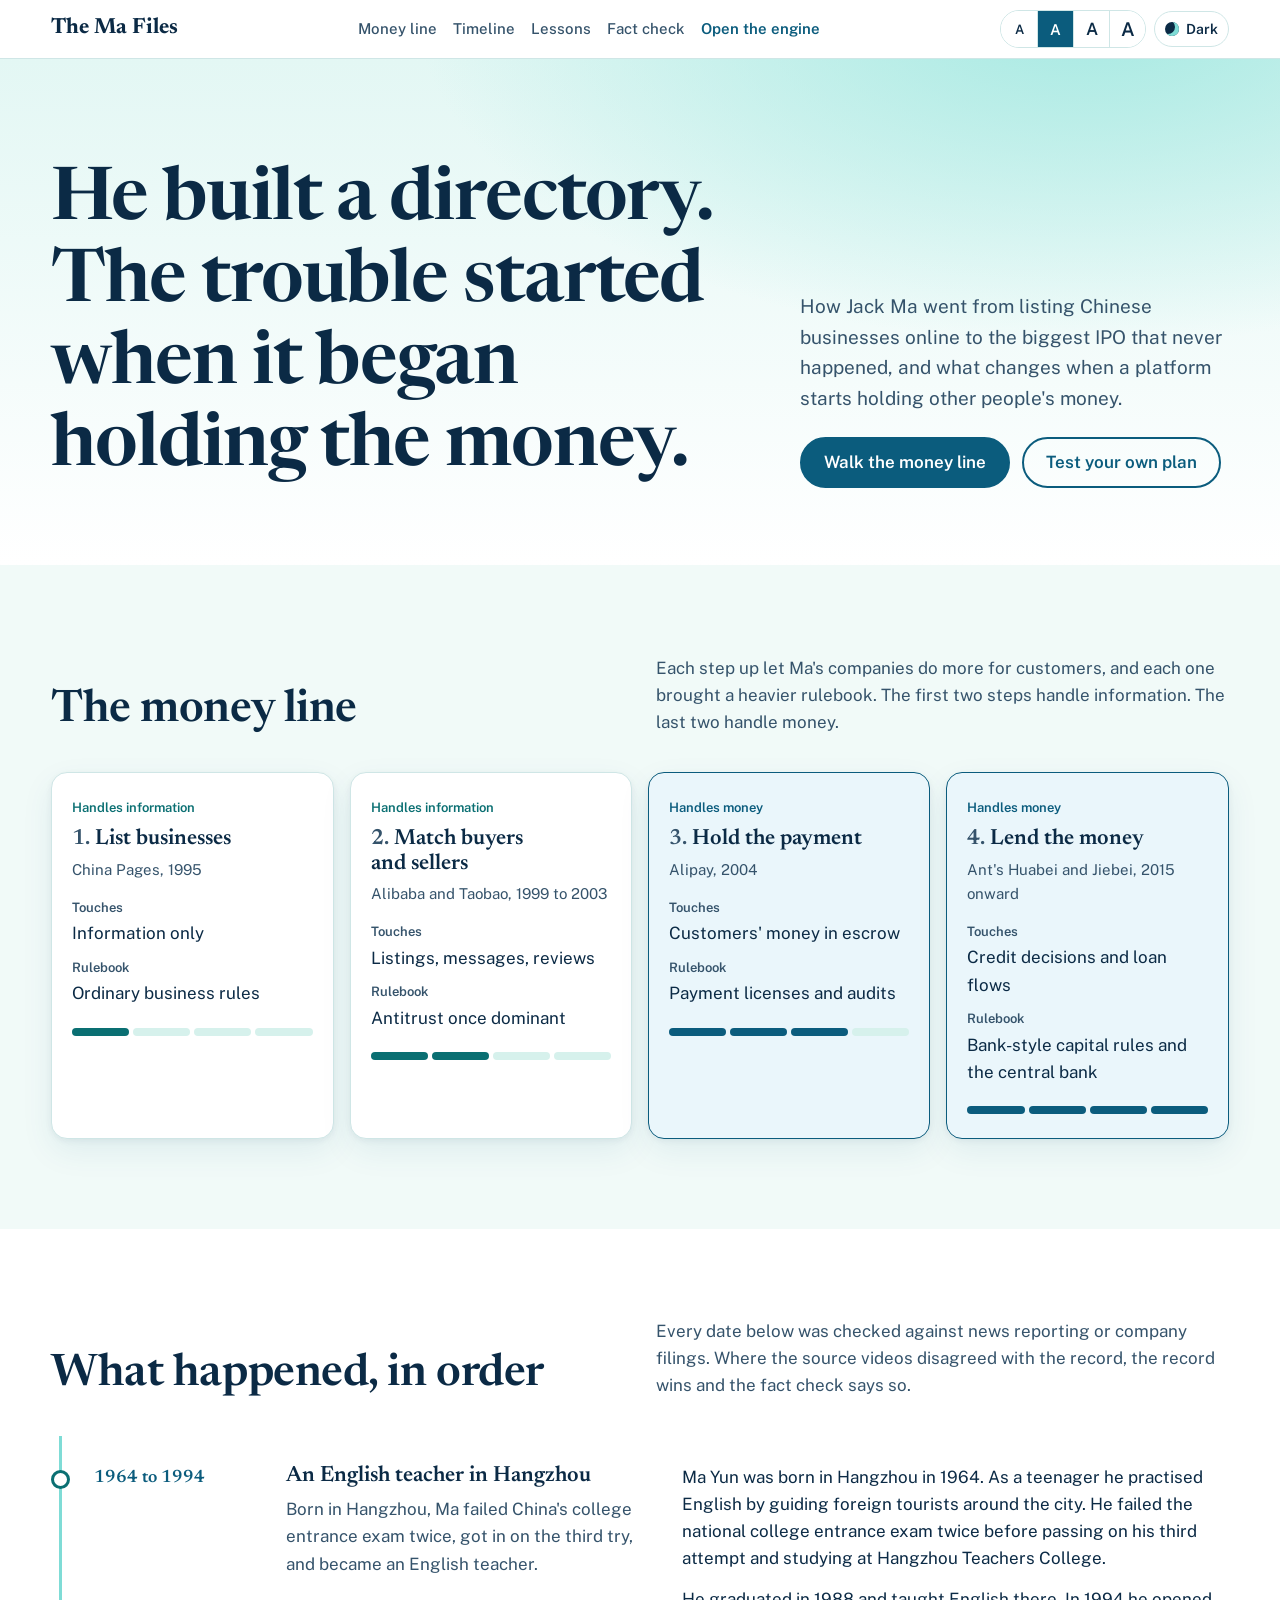
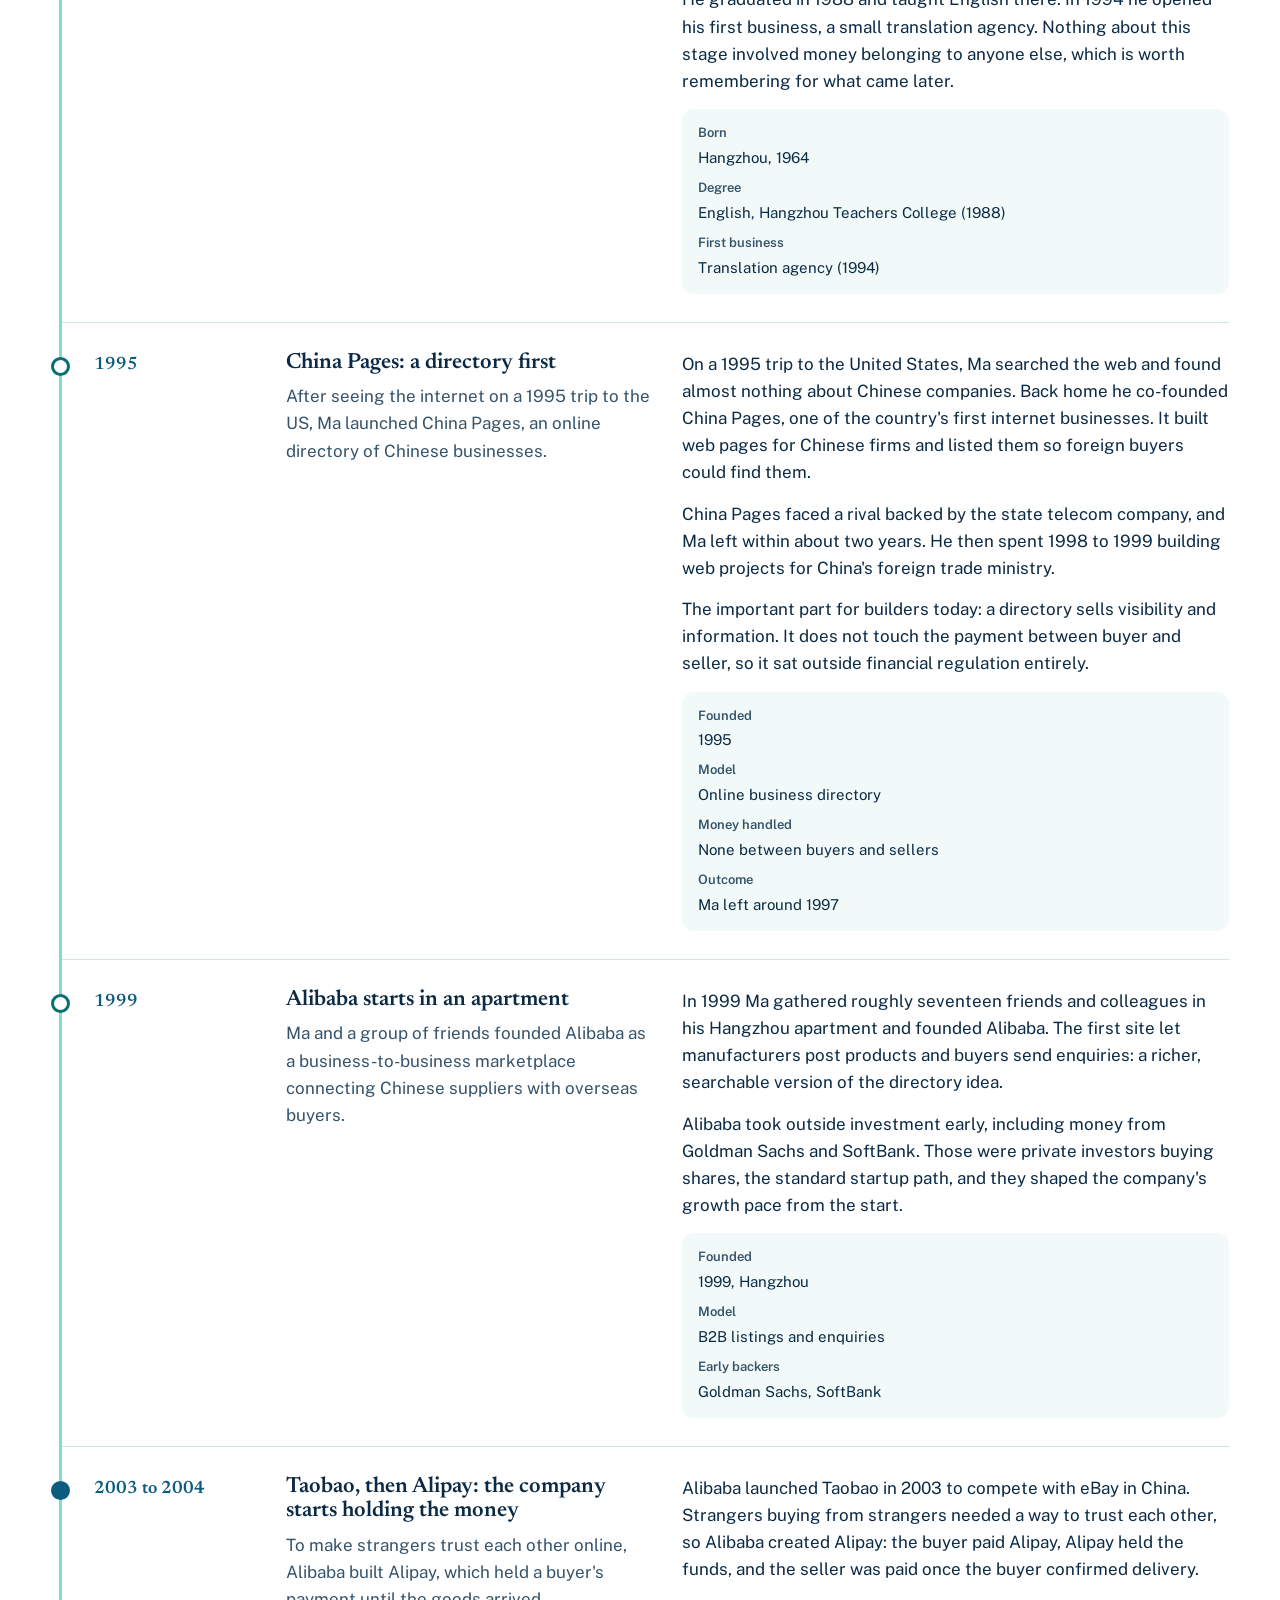
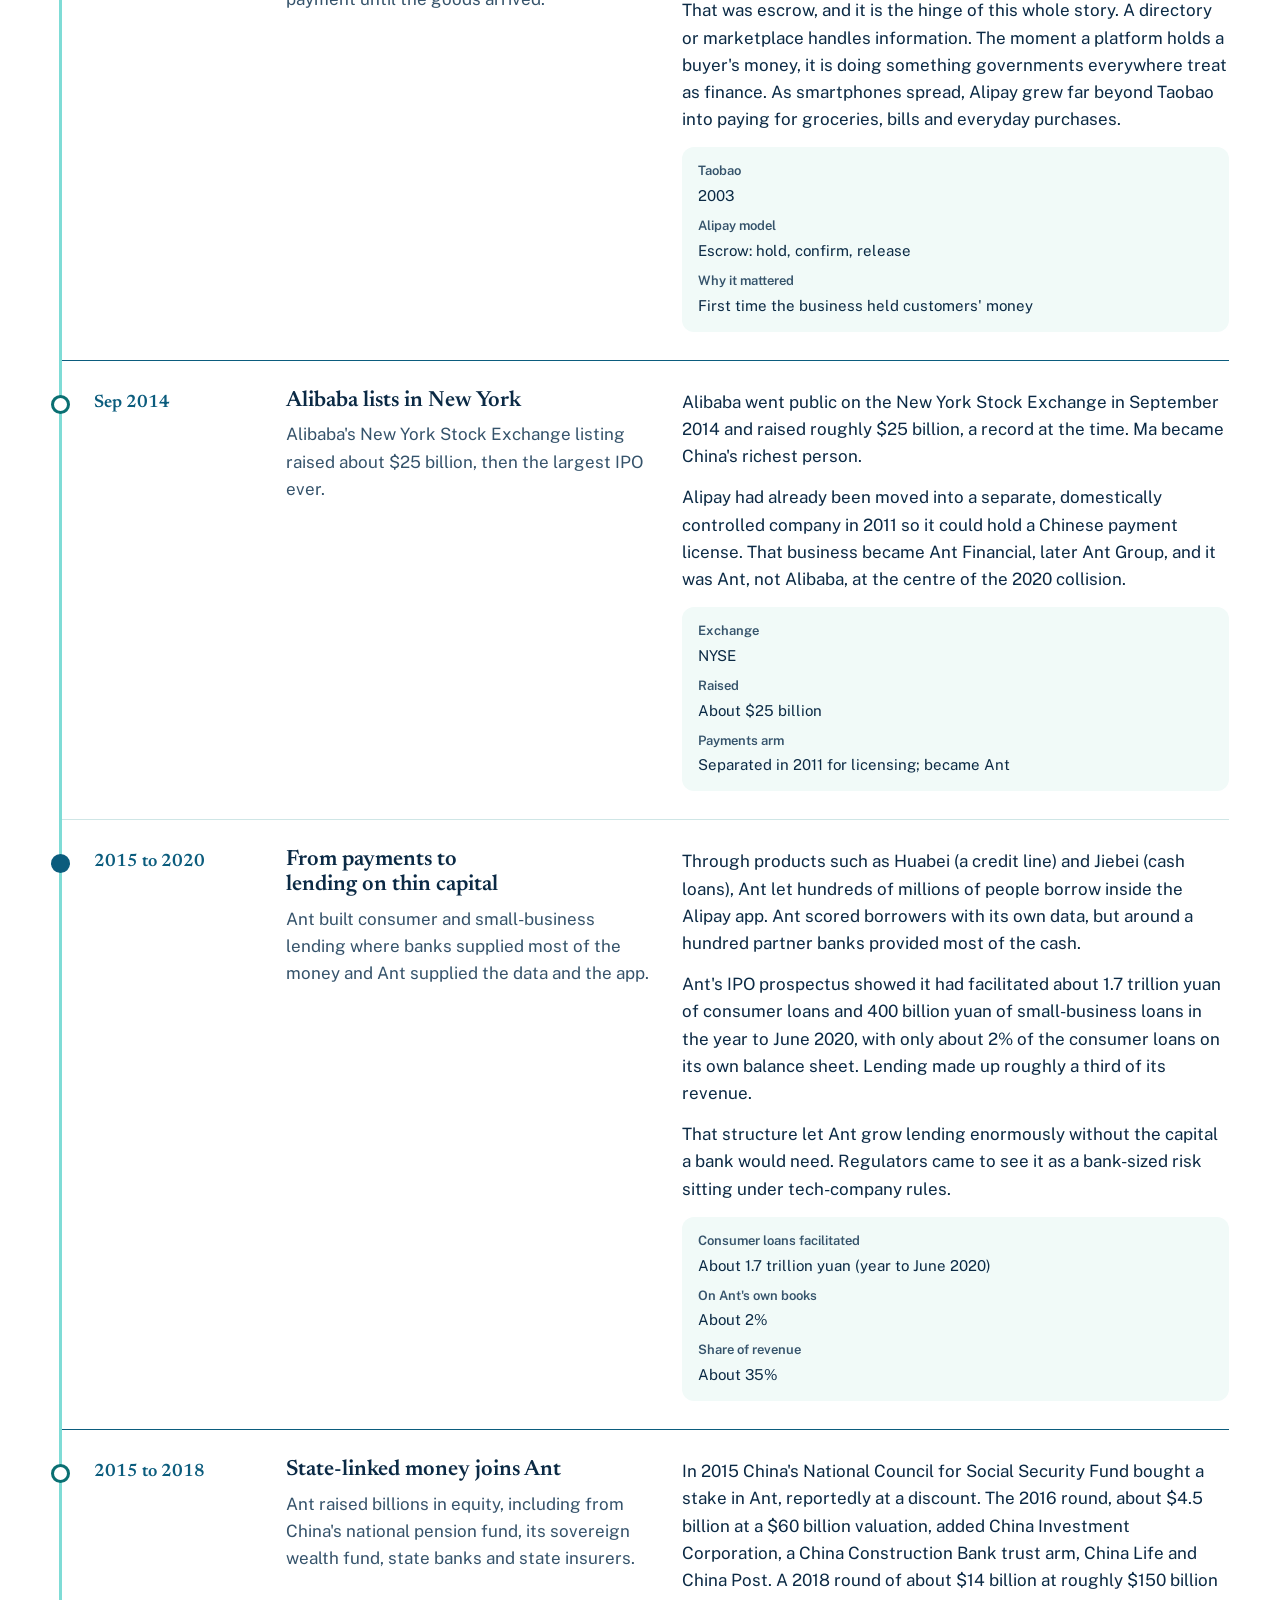
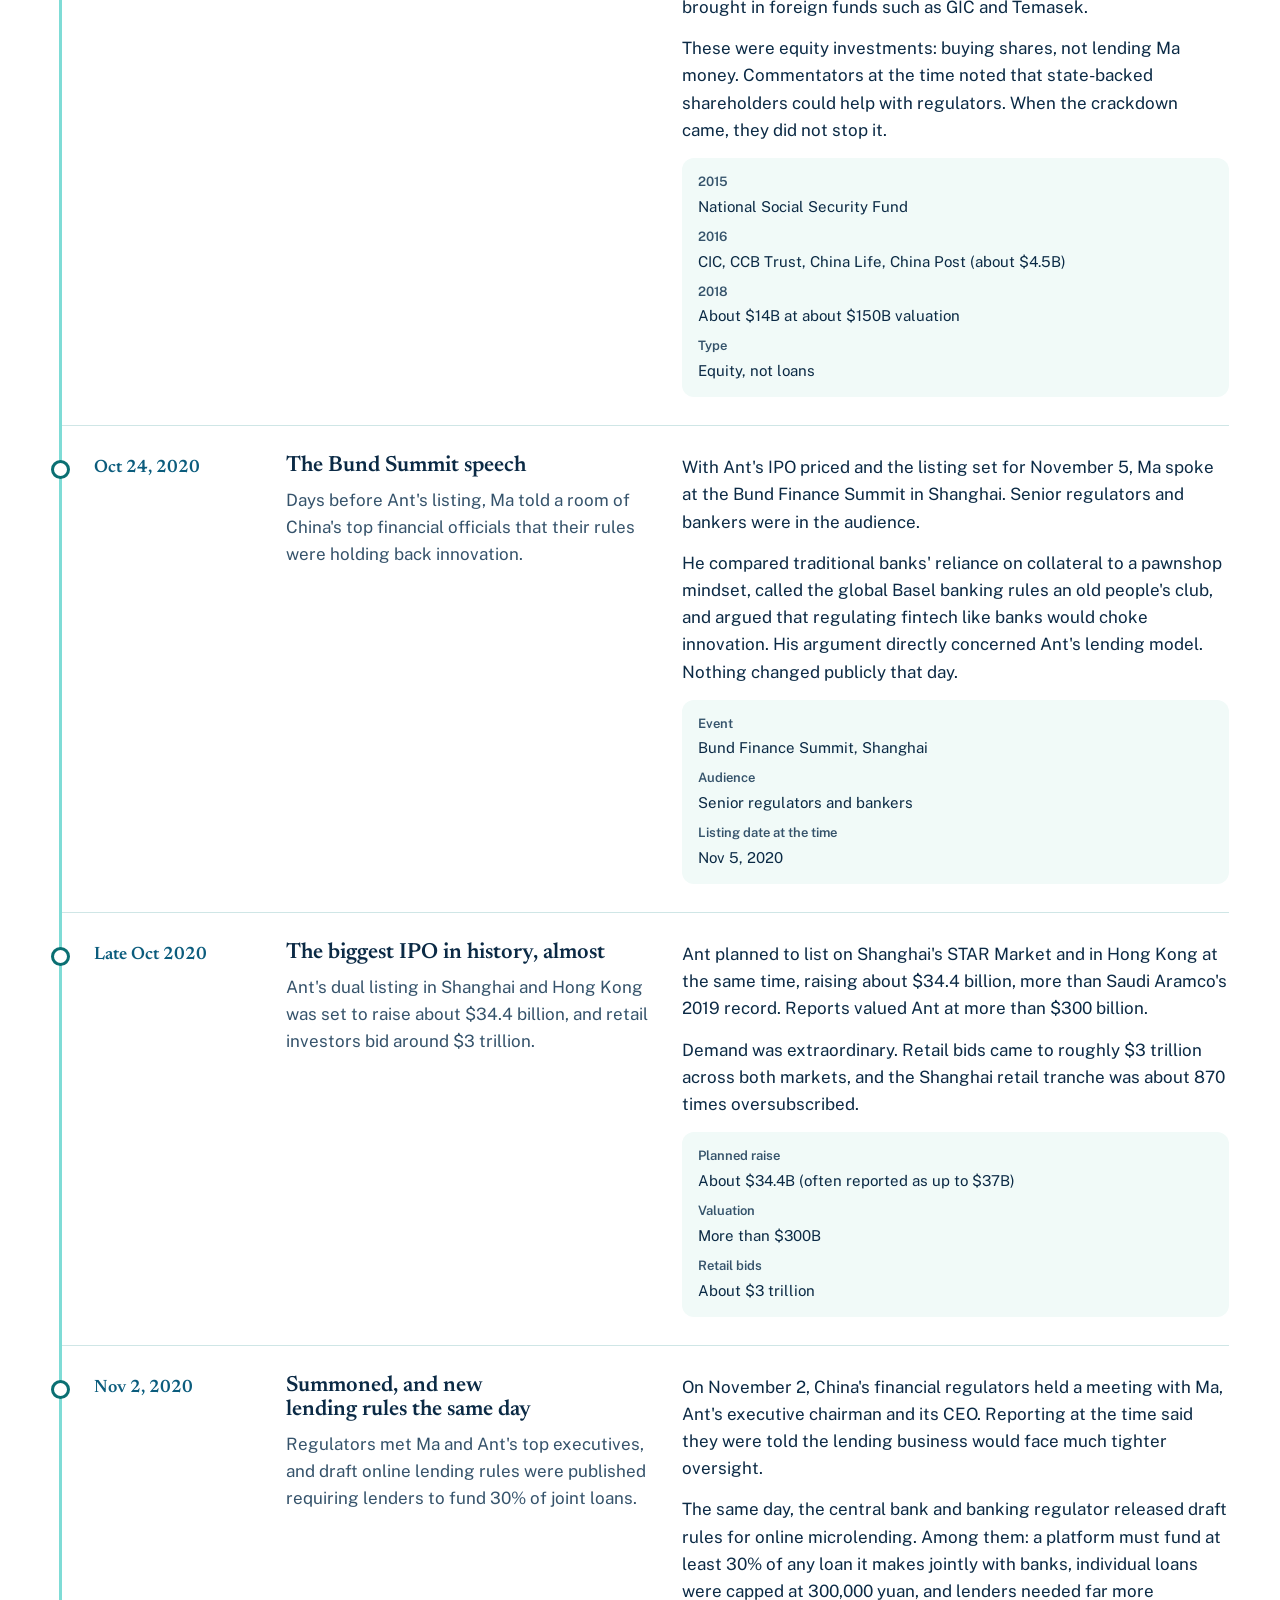
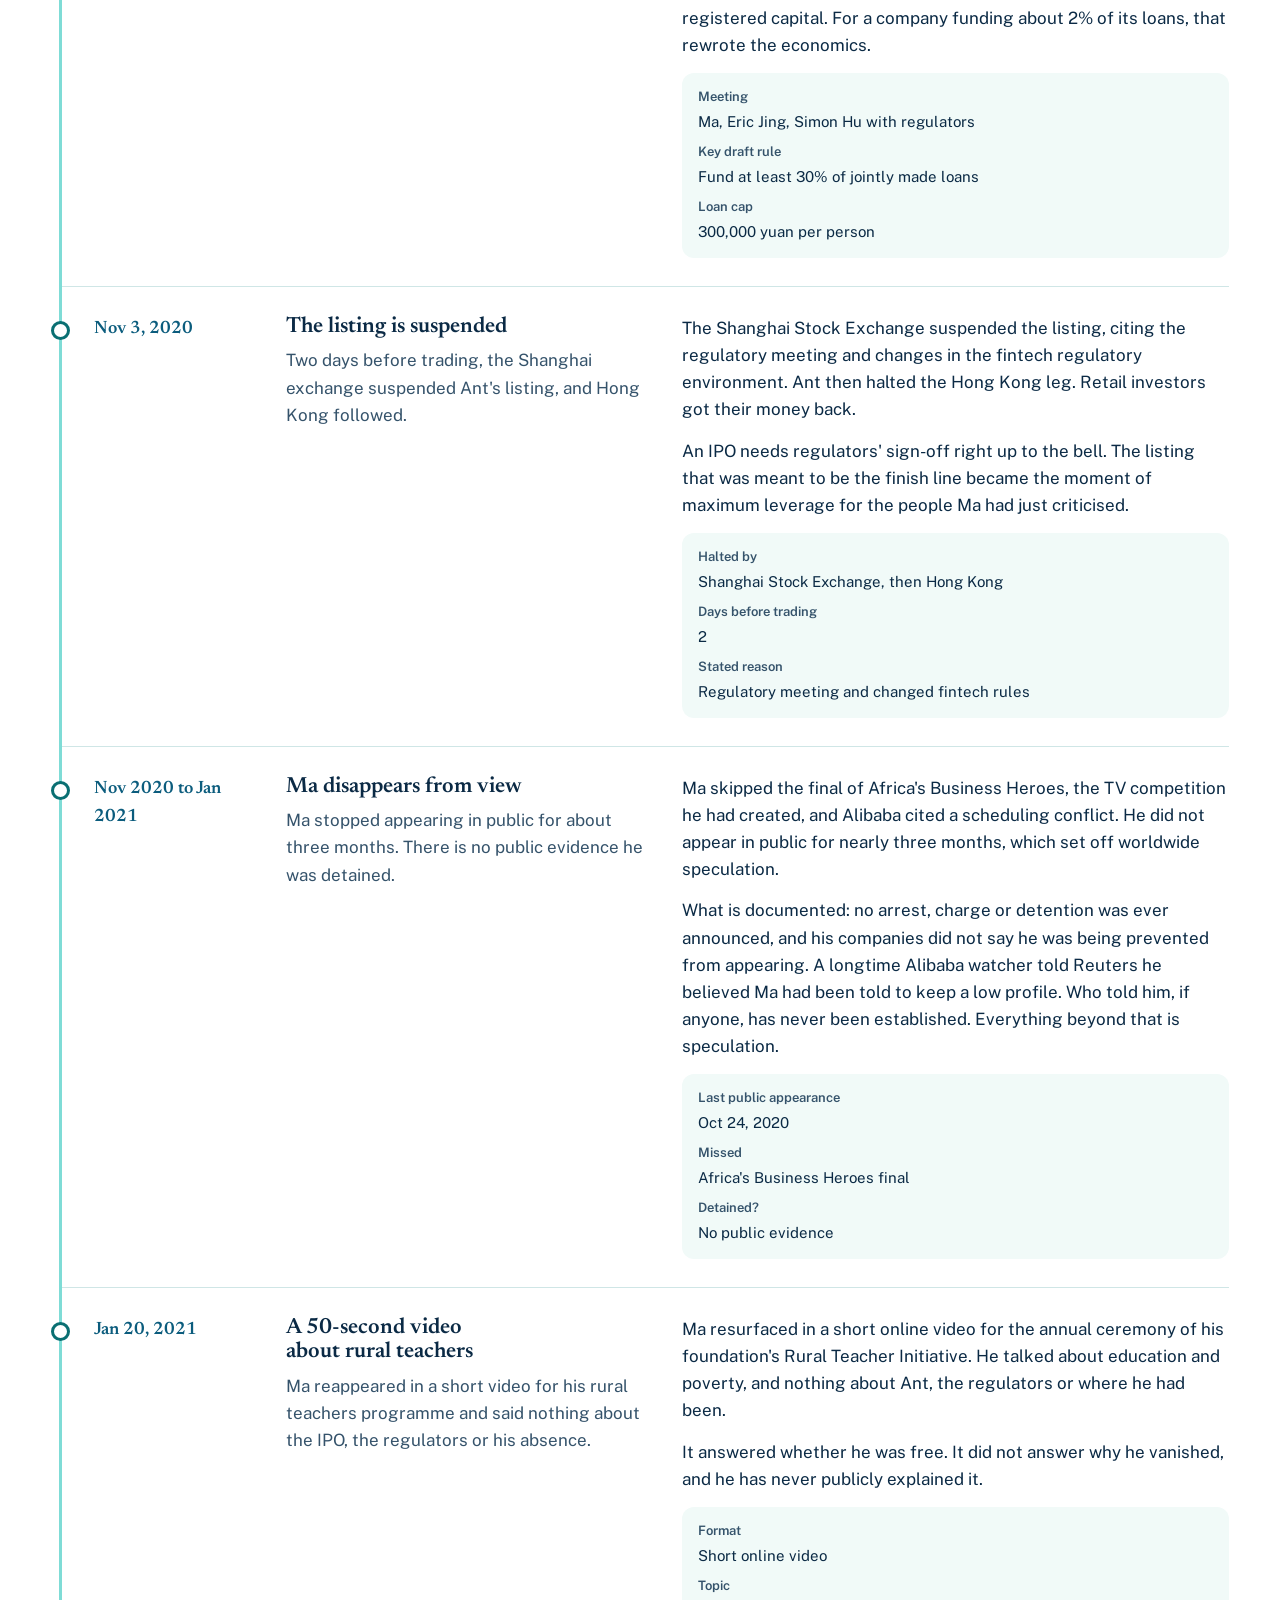
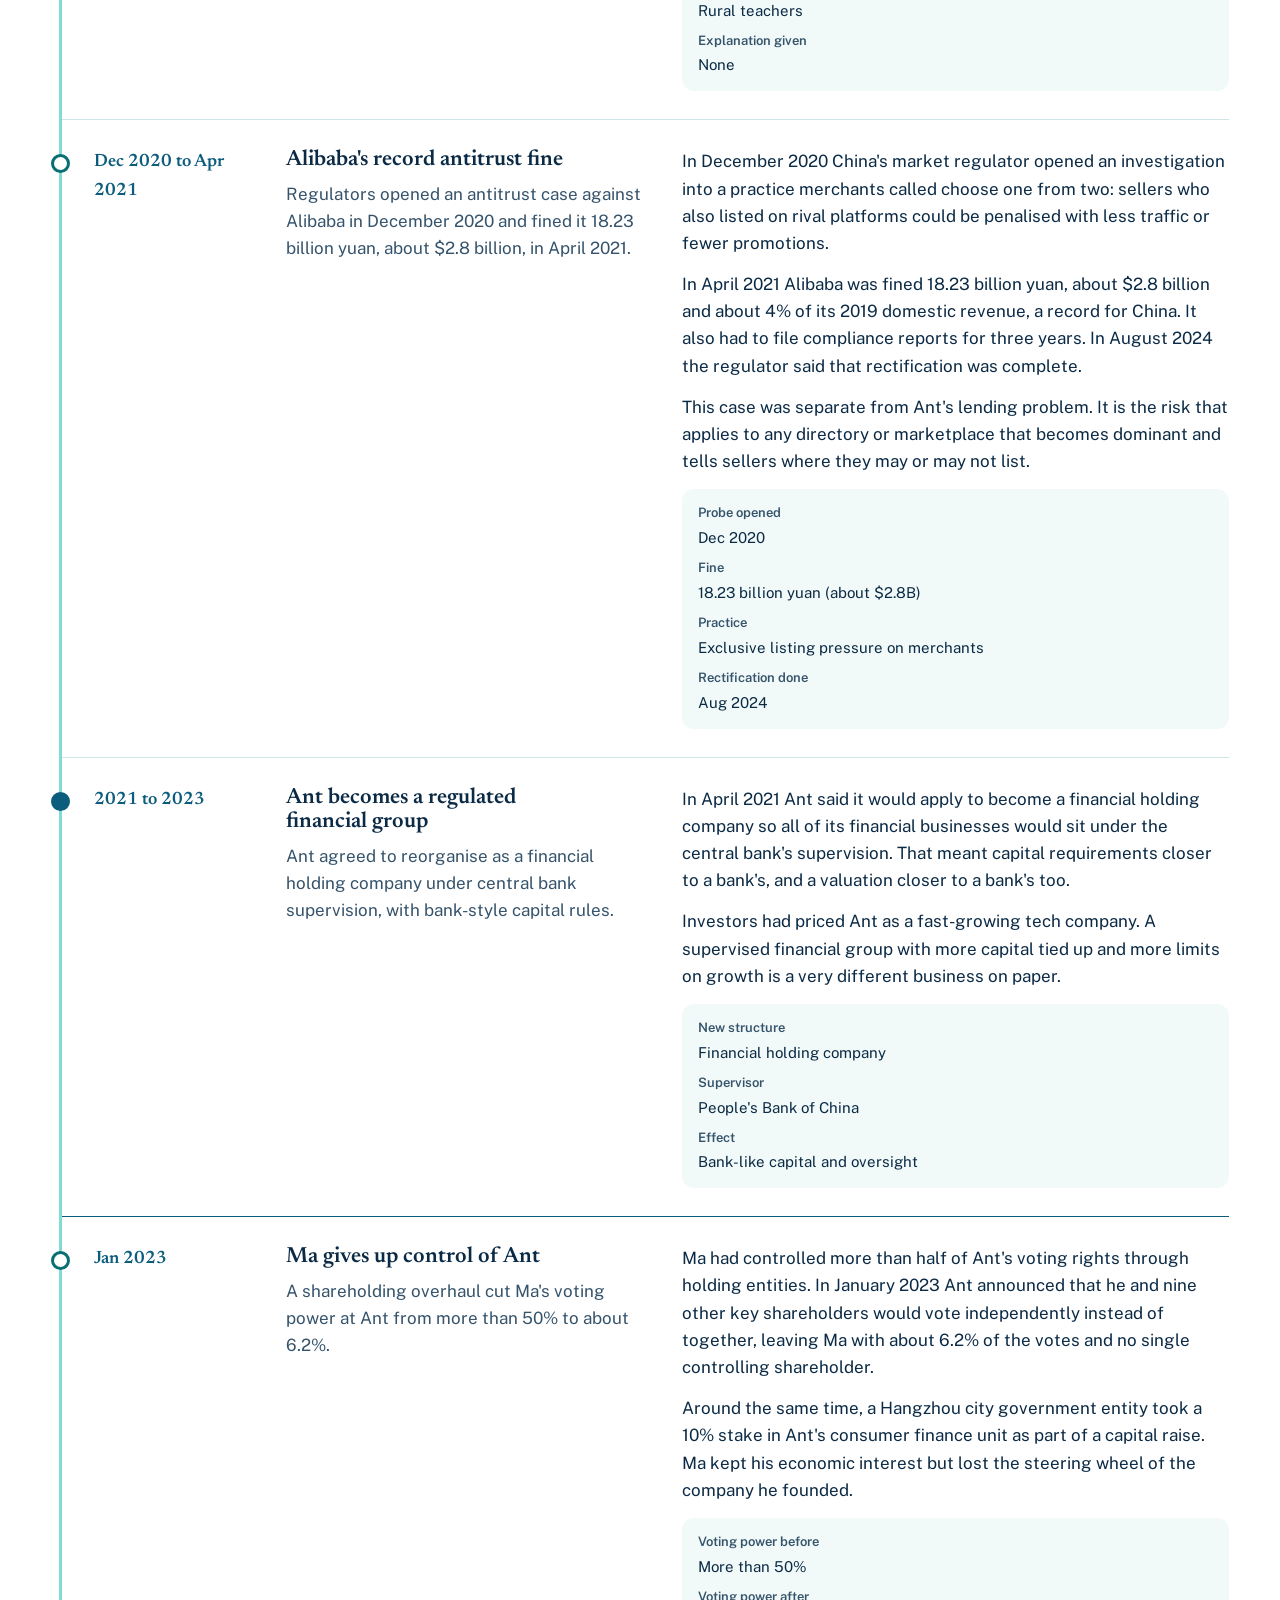
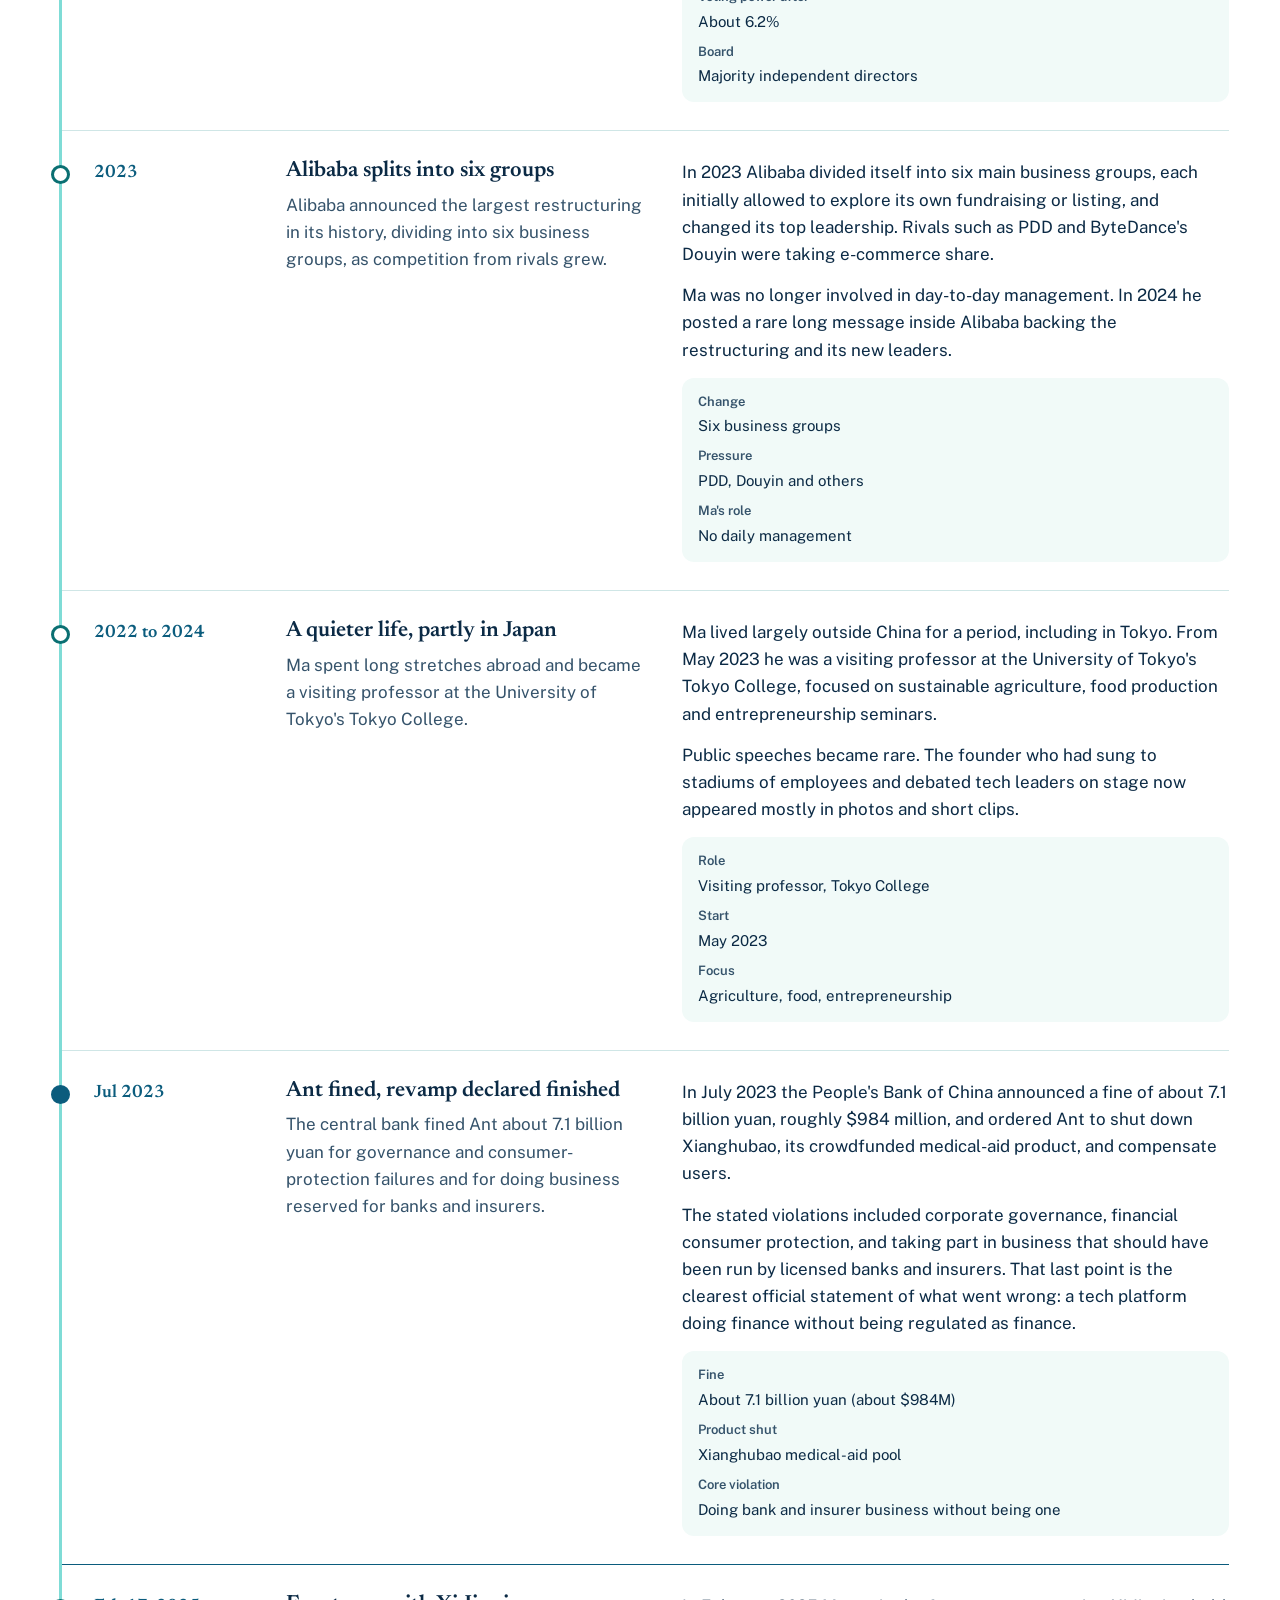
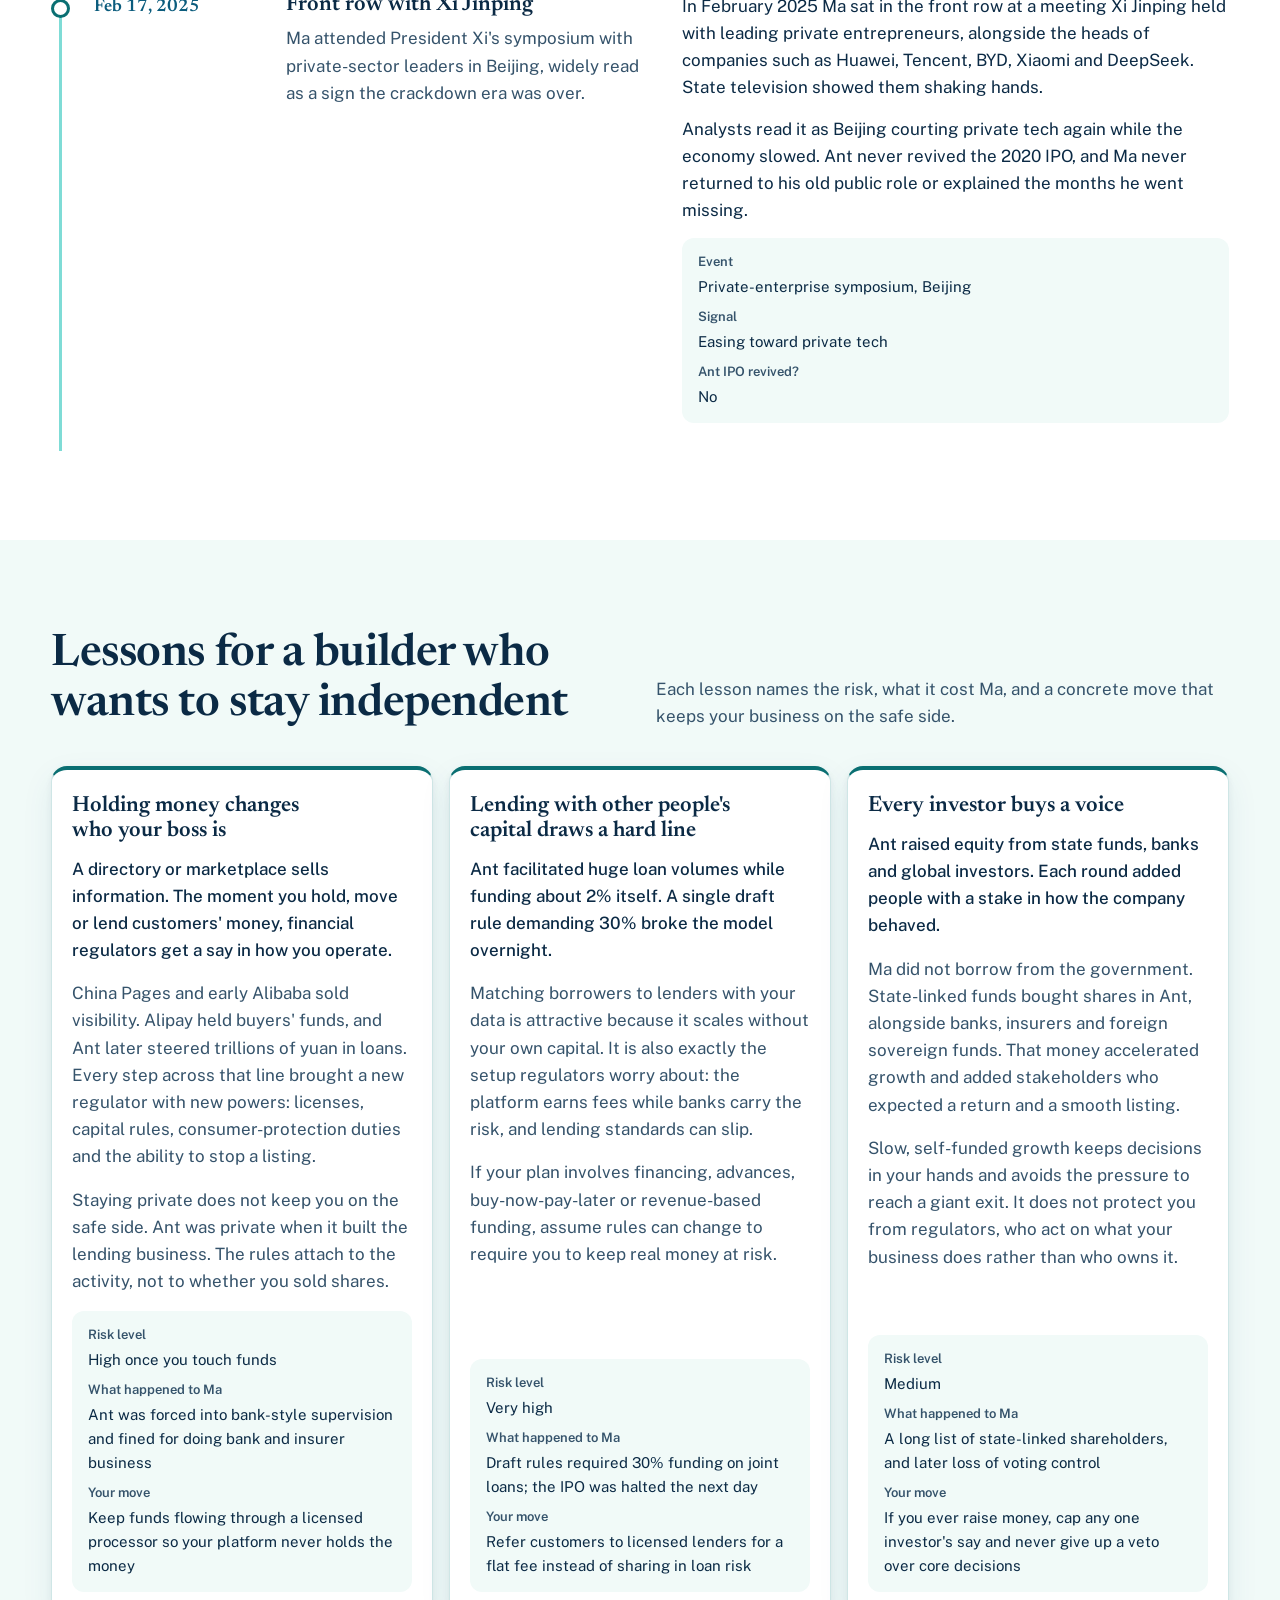
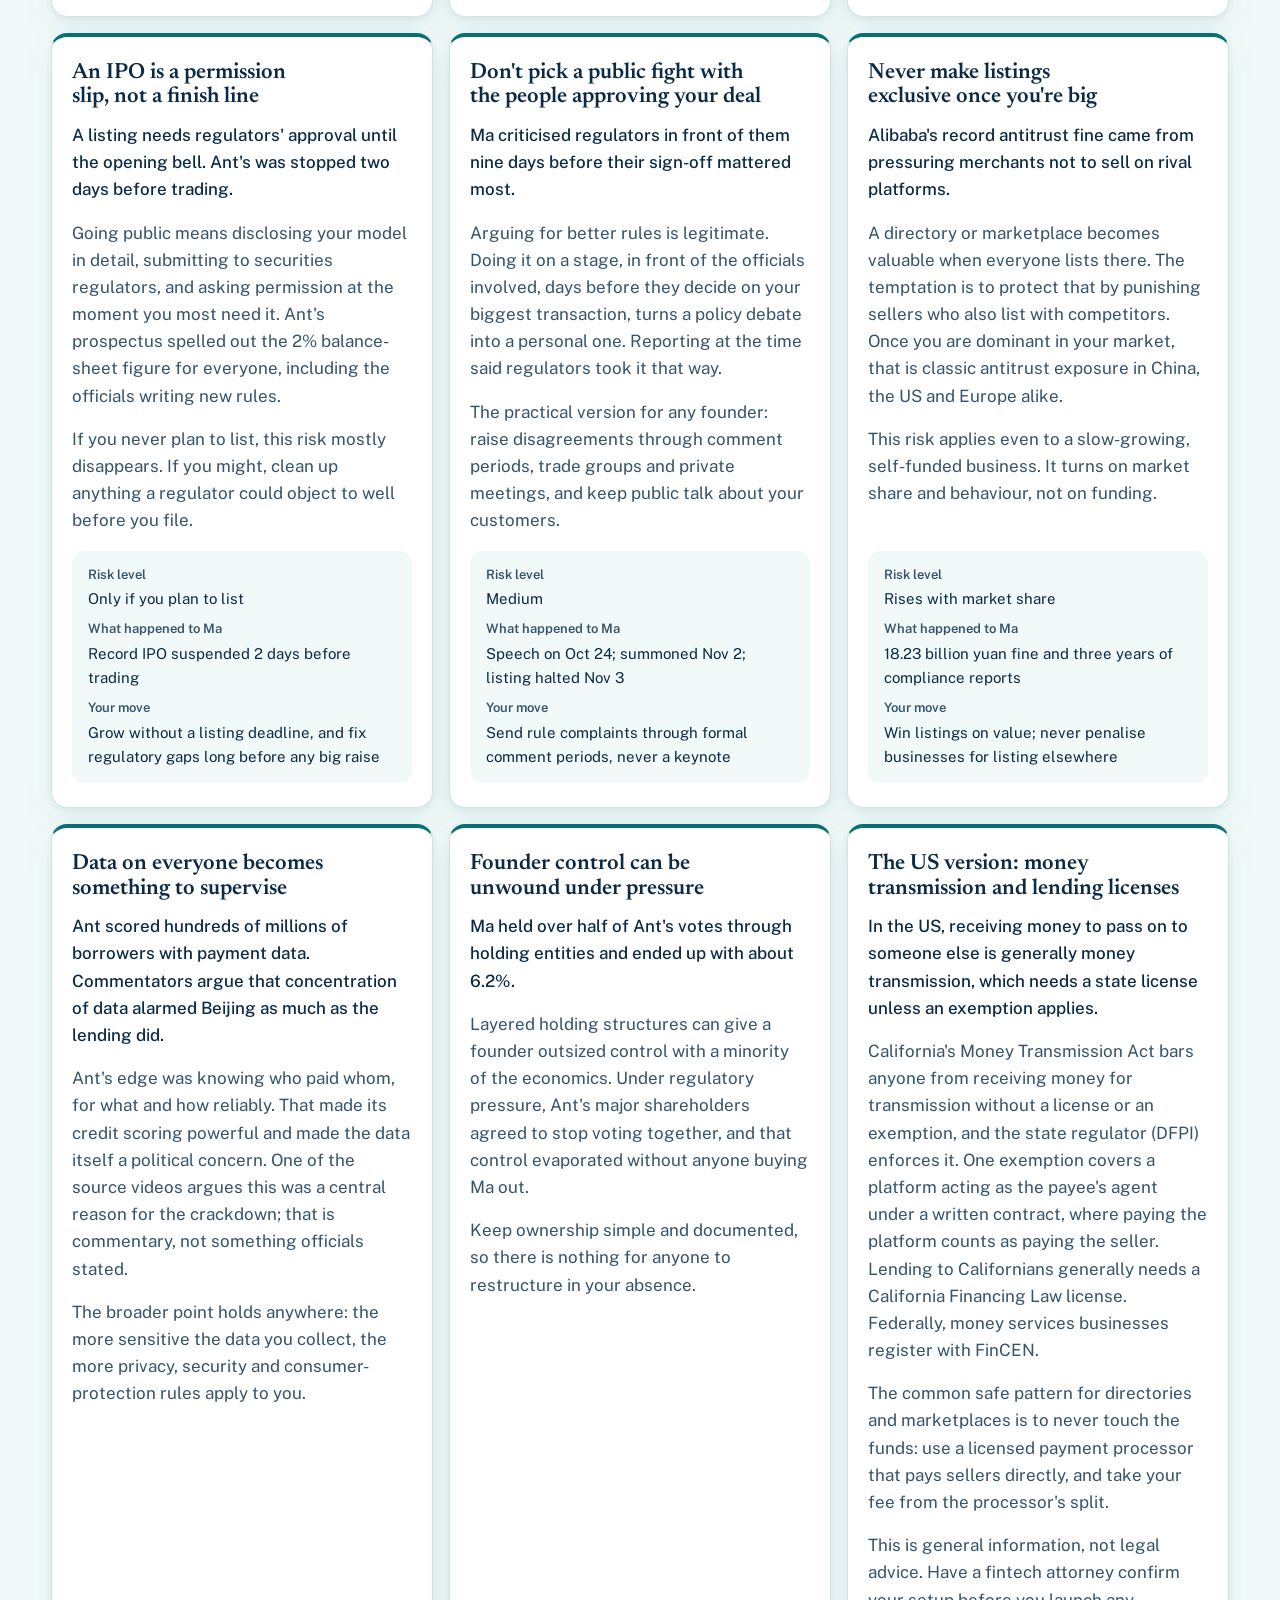
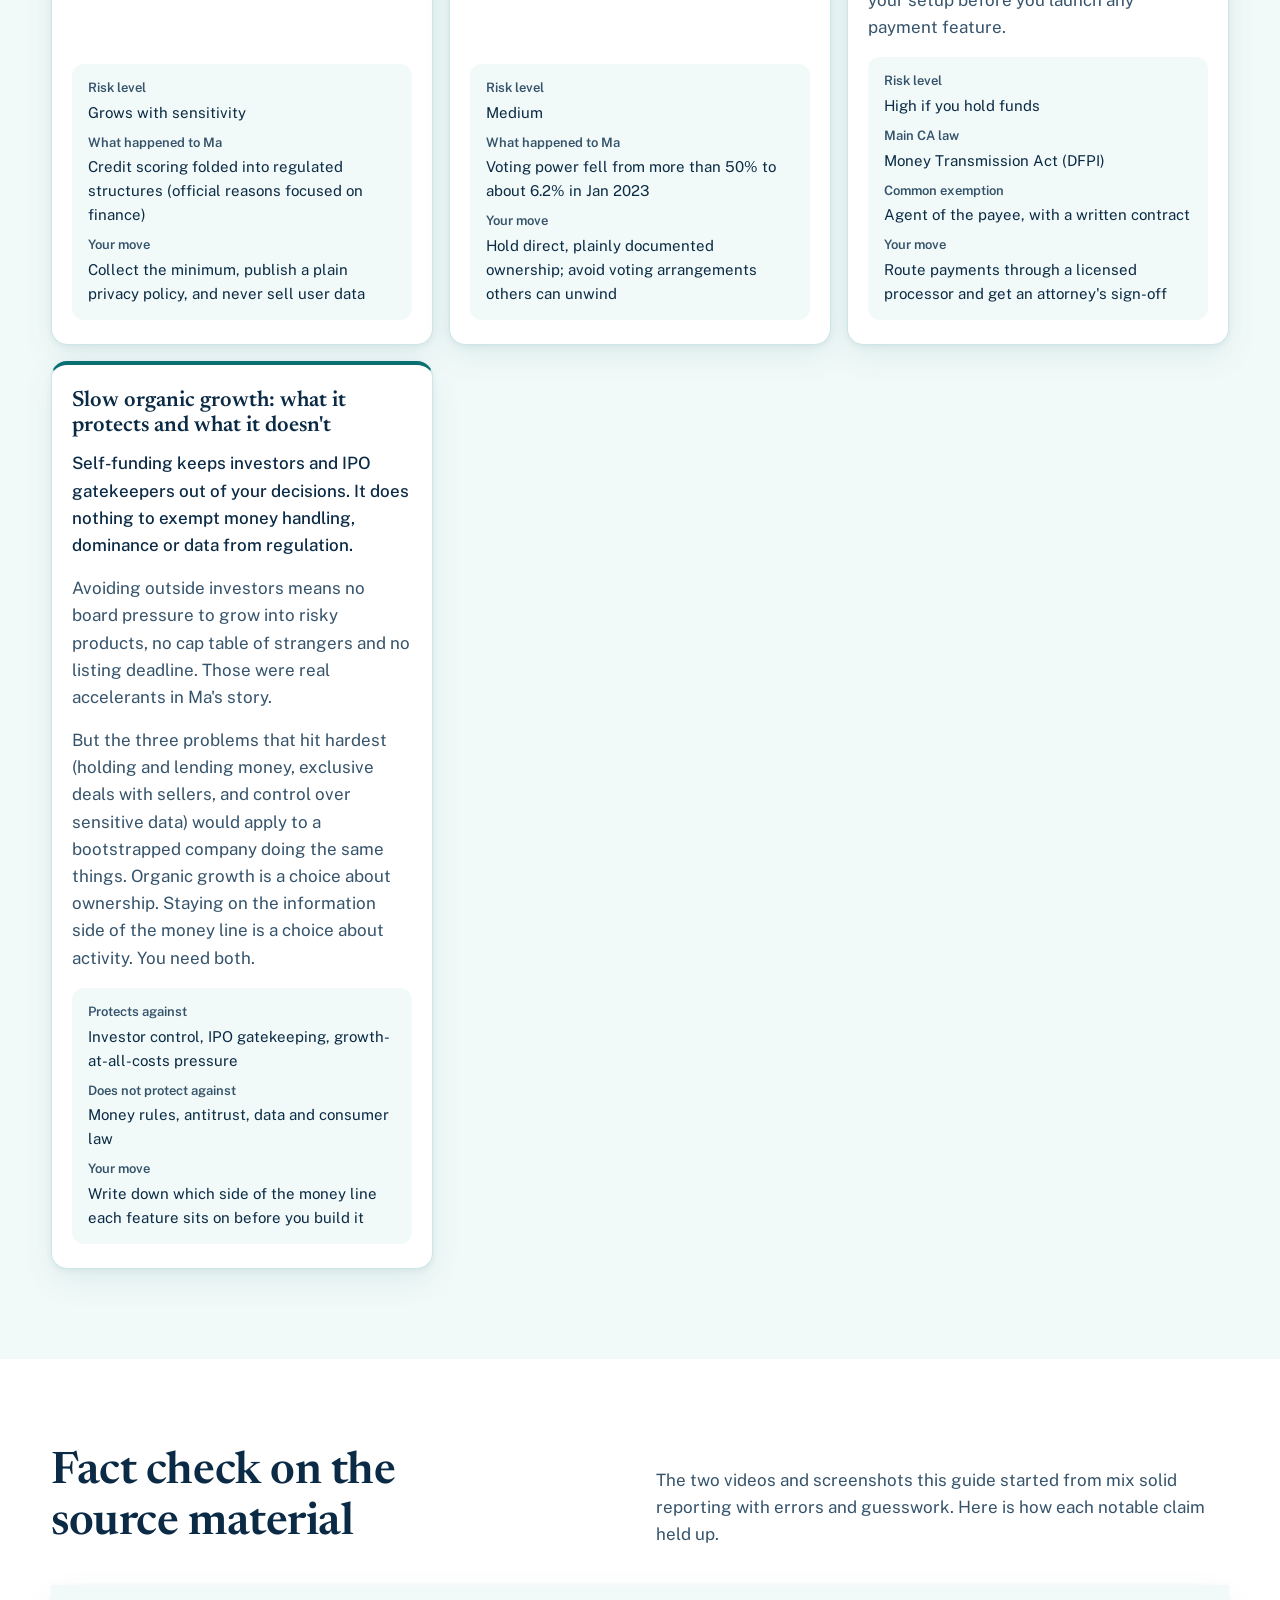
==== index.html @ 67a23ca6 "Initial commit The Ma Files: verified guide (GUB) and engine on Jack Ma's rise and fall.  - Guide re" ====
<!doctype html>
<html lang="en" data-theme="light" data-font-size="md">
<head>
<meta charset="utf-8">
<meta name="viewport" content="width=device-width, initial-scale=1, viewport-fit=cover">
<script>(function(){var d=document.documentElement;try{var t=localStorage.getItem('pref-theme');if(t==='light'||t==='dark'){d.setAttribute('data-theme',t);}var f=localStorage.getItem('pref-font-size');if(f==='sm'||f==='md'||f==='lg'||f==='xl'){d.setAttribute('data-font-size',f);}}catch(e){}})();</script>
<title>The Ma Files: how Jack Ma crossed the money line</title>
<meta name="description" content="A verified guide to Jack Ma's rise and fall: from a business directory to Alipay, Ant's halted IPO, and what changes when a platform starts holding other people's money.">
<link rel="icon" href="/favicon.svg" type="image/svg+xml">
<link rel="preconnect" href="https://fonts.googleapis.com">
<link rel="preconnect" href="https://fonts.gstatic.com" crossorigin>
<link rel="stylesheet" href="https://fonts.googleapis.com/css2?family=Newsreader:opsz,wght@6..72,500;6..72,600;6..72,700&family=Public+Sans:wght@400;500;600;700&display=swap">
<link rel="stylesheet" href="/assets/css/gub.css">
<script src="/assets/js/prefs.js" defer></script>
<script src="/assets/js/gub.js" defer></script>
</head>
<body>
<a class="skip" href="#main">Skip to content</a>
<header class="topbar">
  <div class="topbar-inner">
    <a class="brand" href="/">The Ma Files</a>
    <nav class="nav" aria-label="Sections">
      <a href="#money-line">Money line</a>
      <a href="#timeline">Timeline</a>
      <a href="#lessons">Lessons</a>
      <a href="#claims">Fact check</a>
      <a class="nav-engine" href="/engine">Open the engine</a>
    </nav>
    <div class="prefs" role="group" aria-label="Display settings">
      <div class="size-group" role="group" aria-label="Text size">
        <button type="button" class="pref-btn" data-font-size-set="sm" aria-pressed="false" aria-label="Text size small">A</button>
        <button type="button" class="pref-btn" data-font-size-set="md" aria-pressed="true" aria-label="Text size medium, selected">A</button>
        <button type="button" class="pref-btn" data-font-size-set="lg" aria-pressed="false" aria-label="Text size large">A</button>
        <button type="button" class="pref-btn" data-font-size-set="xl" aria-pressed="false" aria-label="Text size extra large">A</button>
      </div>
      <button type="button" class="pref-btn theme-btn" data-theme-toggle aria-pressed="false" aria-label="Switch to dark theme"><span class="theme-icon" aria-hidden="true"></span><span class="theme-text">Dark</span></button>
    </div>
  </div>
</header>

<main id="main">
  <section class="hero">
    <div class="wrap hero-grid">
      <h1>He built a directory. The trouble started when it began holding the money.</h1>
      <div class="hero-side">
        <p class="dek" id="hero-dek">How Jack Ma went from listing Chinese businesses online to the biggest IPO that never happened, and what changes when a platform starts holding other people's money.</p>
        <div class="hero-actions">
          <a class="btn" href="#money-line">Walk the money line</a>
          <a class="btn quiet" href="/engine">Test your own plan</a>
        </div>
      </div>
    </div>
  </section>

  <section class="section soft" id="money-line" aria-labelledby="money-line-h">
    <div class="wrap">
      <div class="section-head">
        <h2 id="money-line-h">The money line</h2>
        <p>Each step up let Ma's companies do more for customers, and each one brought a heavier rulebook. The first two steps handle information. The last two handle money.</p>
      </div>
      <ol class="ladder" id="ladder"></ol>
    </div>
  </section>

  <section class="section" id="timeline" aria-labelledby="timeline-h">
    <div class="wrap">
      <div class="section-head">
        <h2 id="timeline-h">What happened, in order</h2>
        <p>Every date below was checked against news reporting or company filings. Where the source videos disagreed with the record, the record wins and the fact check says so.</p>
      </div>
      <div class="timeline" id="timeline-list"></div>
    </div>
  </section>

  <section class="section soft" id="lessons" aria-labelledby="lessons-h">
    <div class="wrap">
      <div class="section-head">
        <h2 id="lessons-h">Lessons for a builder who wants to stay independent</h2>
        <p>Each lesson names the risk, what it cost Ma, and a concrete move that keeps your business on the safe side.</p>
      </div>
      <div class="lessons" id="lesson-list"></div>
    </div>
  </section>

  <section class="section" id="claims" aria-labelledby="claims-h">
    <div class="wrap">
      <div class="section-head">
        <h2 id="claims-h">Fact check on the source material</h2>
        <p>The two videos and screenshots this guide started from mix solid reporting with errors and guesswork. Here is how each notable claim held up.</p>
      </div>
      <div class="table-scroll">
        <table class="claims">
          <thead>
            <tr><th scope="col">Claim</th><th scope="col">Where it came from</th><th scope="col">Status</th><th scope="col">What the record shows</th></tr>
          </thead>
          <tbody id="claims-body"></tbody>
        </table>
      </div>
    </div>
  </section>

  <section class="section soft" id="sources" aria-labelledby="sources-h">
    <div class="wrap two-col">
      <div>
        <h2 id="sources-h">Sources</h2>
        <p>Primary reporting used to verify this guide. The two source videos were treated as leads, not proof.</p>
      </div>
      <ul class="sources" id="source-list"></ul>
    </div>
  </section>

  <section class="section engine-cta" aria-labelledby="cta-h">
    <div class="wrap cta-grid">
      <h2 id="cta-h">Where would your plan cross the line?</h2>
      <div>
        <p>Describe your business in a sentence or two. The engine asks a few questions, then shows which parts of Ma's story apply to you and the next step to take.</p>
        <a class="btn" href="/engine">Open the engine</a>
      </div>
    </div>
  </section>
</main>

<footer class="footer">
  <div class="wrap">
    <p id="disclaimer">General information for learning, not legal or financial advice. Rules differ by country and state; talk to a licensed attorney before you hold, move, or lend anyone's money.</p>
    <p class="footer-note">Updated <span id="updated">October 2, 2026</span>. No photos of real people are reproduced here.</p>
  </div>
</footer>
<noscript><p class="noscript">Turn on JavaScript to load the timeline, lessons and fact check.</p></noscript>
</body>
</html>
---- assets/css/gub.css ----
/* The Ma Files: guide styles. Mobile first; all sizes in rem so the text-size control scales everything. */

:root {
  --font-head: "Newsreader", "Iowan Old Style", "Palatino Linotype", Palatino, Georgia, "Times New Roman", serif;
  --font-body: "Public Sans", system-ui, -apple-system, "Segoe UI", Roboto, "Helvetica Neue", Arial, sans-serif;

  --bg: #ffffff;
  --bg-soft: #f1faf8;
  --bg-hero-a: #e3f7f4;
  --bg-hero-b: #ffffff;
  --glow: #a6e9e2;
  --card: #ffffff;
  --card-money: #eaf6fb;
  --ink: #0b2a45;
  --ink-soft: #35536b;
  --ocean: #0b5c7d;
  --ocean-strong: #084a66;
  --turquoise: #0a6f72;
  --aqua: #7fdcd6;
  --seafoam: #d6f1ec;
  --line: #cfe6e6;
  --coral: #b63a28;
  --coral-bg: #fdece8;
  --on-accent: #ffffff;
  --shadow: 0 0.125rem 0.375rem rgba(11, 42, 69, 0.06), 0 0.75rem 2rem rgba(11, 92, 125, 0.08);
  --focus: #0b5c7d;
  --pad-x: clamp(1rem, 4vw, 4.5rem);
  color-scheme: light;
}

:root[data-theme="dark"] {
  --bg: #061a2c;
  --bg-soft: #0a2338;
  --bg-hero-a: #0b2c45;
  --bg-hero-b: #061a2c;
  --glow: #0f5e6b;
  --card: #0d2a42;
  --card-money: #0f3350;
  --ink: #e8f6f5;
  --ink-soft: #b2cdd9;
  --ocean: #7fd6ea;
  --ocean-strong: #a4e5f2;
  --turquoise: #6ddccf;
  --aqua: #2fa7a0;
  --seafoam: #11364f;
  --line: #1d4462;
  --coral: #ff9f8a;
  --coral-bg: #3a1f22;
  --on-accent: #062033;
  --shadow: 0 0.125rem 0.375rem rgba(0, 0, 0, 0.25), 0 0.75rem 2rem rgba(0, 0, 0, 0.3);
  --focus: #7fd6ea;
  color-scheme: dark;
}

html { font-size: 100%; -webkit-text-size-adjust: 100%; text-size-adjust: 100%; scroll-padding-top: calc(5rem + env(safe-area-inset-top, 0px)); }
html[data-font-size="sm"] { font-size: 87.5%; }
html[data-font-size="md"] { font-size: 100%; }
html[data-font-size="lg"] { font-size: 112.5%; }
html[data-font-size="xl"] { font-size: 125%; }

*, *::before, *::after { box-sizing: border-box; }

body {
  margin: 0;
  background: var(--bg);
  color: var(--ink);
  font-family: var(--font-body);
  font-size: 1.0625rem;
  line-height: 1.6;
  text-align: center;
  overflow-wrap: break-word;
}

h1, h2, h3 { font-family: var(--font-head); color: var(--ink); line-height: 1.12; margin: 0; font-weight: 600; text-wrap: balance; }
h1 { font-size: clamp(2.25rem, 1.2rem + 4.2vw, 5rem); letter-spacing: -0.015em; font-weight: 600; }
h2 { font-size: clamp(1.75rem, 1.2rem + 2vw, 2.875rem); letter-spacing: -0.01em; }
h3 { font-size: 1.375rem; }
p { margin: 0 0 1rem; }
a { color: var(--ocean); text-underline-offset: 0.2em; }
a:hover { color: var(--ocean-strong); }
ul, ol, dl { text-align: left; }

:focus-visible { outline: 0.1875rem solid var(--focus); outline-offset: 0.1875rem; border-radius: 0.25rem; }

.skip { position: absolute; left: 1rem; top: -10rem; z-index: 50; padding: 0.75rem 1rem; background: var(--ocean); color: var(--on-accent); border-radius: 0.5rem; }
.skip:focus { top: calc(0.5rem + env(safe-area-inset-top, 0px)); }

.wrap {
  width: 100%;
  padding-left: calc(var(--pad-x) + env(safe-area-inset-left, 0px));
  padding-right: calc(var(--pad-x) + env(safe-area-inset-right, 0px));
}

/* Top bar */
.topbar {
  position: sticky;
  top: 0;
  z-index: 20;
  padding-top: env(safe-area-inset-top, 0px);
  background: var(--bg);
  border-bottom: 0.0625rem solid var(--line);
}
@supports ((-webkit-backdrop-filter: blur(1px)) or (backdrop-filter: blur(1px))) {
  .topbar {
    background: rgba(255, 255, 255, 0.86);
    -webkit-backdrop-filter: saturate(1.4) blur(0.75rem);
    backdrop-filter: saturate(1.4) blur(0.75rem);
  }
  :root[data-theme="dark"] .topbar { background: rgba(6, 26, 44, 0.86); }
}
.topbar-inner {
  display: flex;
  flex-wrap: wrap;
  align-items: center;
  justify-content: center;
  gap: 0.5rem 1.25rem;
  padding: 0.625rem calc(var(--pad-x) + env(safe-area-inset-right, 0px)) 0.625rem calc(var(--pad-x) + env(safe-area-inset-left, 0px));
}
.brand { font-family: var(--font-head); font-weight: 700; font-size: 1.375rem; color: var(--ink); text-decoration: none; }
.nav { display: flex; flex-wrap: wrap; justify-content: center; gap: 0.25rem 1rem; min-width: 0; }
.nav a { color: var(--ink-soft); text-decoration: none; font-size: 0.9375rem; font-weight: 500; padding: 0.375rem 0; }
.nav a:hover { color: var(--ocean); text-decoration: underline; }
.nav a.nav-engine { color: var(--ocean); font-weight: 600; }

.prefs { display: flex; flex-wrap: wrap; justify-content: center; align-items: center; gap: 0.5rem; }
.size-group { display: inline-flex; border: 0.0625rem solid var(--line); border-radius: 62rem; overflow: hidden; }
.pref-btn {
  font: inherit;
  font-weight: 600;
  color: var(--ink);
  background: var(--card);
  border: 0;
  min-width: 2.25rem;
  min-height: 2.25rem;
  padding: 0 0.625rem;
  cursor: pointer;
  line-height: 1;
}
.size-group .pref-btn + .pref-btn { border-left: 0.0625rem solid var(--line); }
.size-group .pref-btn[data-font-size-set="sm"] { font-size: 0.8125rem; }
.size-group .pref-btn[data-font-size-set="md"] { font-size: 0.9375rem; }
.size-group .pref-btn[data-font-size-set="lg"] { font-size: 1.0625rem; }
.size-group .pref-btn[data-font-size-set="xl"] { font-size: 1.1875rem; }
.size-group .pref-btn[aria-pressed="true"] { background: var(--ocean); color: var(--on-accent); }
.theme-btn { display: inline-flex; align-items: center; gap: 0.4rem; border: 0.0625rem solid var(--line); border-radius: 62rem; font-size: 0.875rem; }
.theme-icon { width: 0.875rem; height: 0.875rem; border-radius: 50%; background: var(--ink); box-shadow: inset -0.25rem -0.125rem 0 0 var(--aqua); }

/* Buttons */
.btn {
  display: inline-flex;
  align-items: center;
  justify-content: center;
  min-height: 2.875rem;
  padding: 0.625rem 1.375rem;
  border-radius: 62rem;
  font-weight: 600;
  text-decoration: none;
  background: var(--ocean);
  color: var(--on-accent);
  border: 0.125rem solid var(--ocean);
}
.btn:hover { background: var(--ocean-strong); border-color: var(--ocean-strong); color: var(--on-accent); }
.btn.quiet { background: transparent; color: var(--ocean); }
.btn.quiet:hover { background: var(--seafoam); color: var(--ocean-strong); }

/* Hero */
.hero {
  background: var(--bg-hero-b);
  background: radial-gradient(60rem 30rem at 85% -10%, var(--glow), transparent 70%), linear-gradient(180deg, var(--bg-hero-a), var(--bg-hero-b));
  padding: clamp(3rem, 8vw, 7rem) 0 clamp(2.5rem, 6vw, 5rem);
}
.hero-grid { display: grid; gap: 1.5rem; align-items: end; }
.hero-grid > * { min-width: 0; }
.dek { font-size: 1.1875rem; color: var(--ink-soft); }
.hero-actions { display: flex; flex-wrap: wrap; gap: 0.75rem; justify-content: center; margin-top: 1.5rem; }

/* Sections */
.section { padding: clamp(3rem, 7vw, 6rem) 0; background: var(--bg); }
.section.soft { background: var(--bg-soft); }
.section-head { display: grid; gap: 0.75rem; margin-bottom: 2.25rem; }
.section-head > * { min-width: 0; }
.section-head p { color: var(--ink-soft); margin: 0; }

/* Money line ladder */
.ladder { list-style: none; margin: 0; padding: 0; display: grid; gap: 1rem; counter-reset: rung; }
.rung {
  counter-increment: rung;
  position: relative;
  min-width: 0;
  background: var(--card);
  border: 0.0625rem solid var(--line);
  border-radius: 1rem;
  padding: 1.25rem 1.25rem 1.5rem;
  box-shadow: var(--shadow);
  text-align: center;
}
.rung[data-side="money"] { background: var(--card-money); border-color: var(--ocean); }
.rung-side { display: inline-block; font-size: 0.8125rem; font-weight: 600; color: var(--turquoise); margin-bottom: 0.5rem; }
.rung[data-side="money"] .rung-side { color: var(--ocean); }
.rung-title::before { content: counter(rung) ". "; color: var(--ink-soft); }
.rung-built { color: var(--ink-soft); font-size: 0.9375rem; margin: 0.375rem 0 1rem; }
.rung-facts { margin: 0 0 1.25rem; display: grid; gap: 0.625rem; }
.rung-facts dt { font-size: 0.8125rem; font-weight: 600; color: var(--ink-soft); }
.rung-facts dd { margin: 0; }
.meter { display: grid; grid-template-columns: repeat(4, 1fr); gap: 0.25rem; }
.meter span { height: 0.5rem; border-radius: 62rem; background: var(--seafoam); }
.meter span.on { background: var(--turquoise); }
.rung[data-side="money"] .meter span.on { background: var(--ocean); }

/* Timeline */
.timeline { display: grid; gap: 1rem; }
.moment {
  min-width: 0;
  background: var(--card);
  border: 0.0625rem solid var(--line);
  border-radius: 1rem;
  padding: 1.25rem;
  box-shadow: var(--shadow);
}
.moment.money { border-color: var(--ocean); }
.moment-date { font-family: var(--font-head); font-size: 1.125rem; font-weight: 600; color: var(--ocean); margin: 0 0 0.375rem; }
.moment-head > *, .moment-body > * { min-width: 0; }
.moment-summary { color: var(--ink-soft); margin: 0.5rem 0 1rem; }
.moment-body p { margin-bottom: 0.875rem; }

.details { margin: 0.5rem 0 0; padding: 0.875rem 1rem; display: grid; gap: 0.5rem; background: var(--bg-soft); border-radius: 0.75rem; }
.detail-row { display: grid; gap: 0.125rem; min-width: 0; }
.details dt { font-size: 0.8125rem; font-weight: 600; color: var(--ink-soft); }
.details dd { margin: 0; font-size: 0.9375rem; }

/* Lessons */
.lessons { display: grid; gap: 1rem; grid-template-columns: repeat(auto-fill, minmax(min(100%, 22rem), 1fr)); }
.lesson {
  min-width: 0;
  background: var(--card);
  border: 0.0625rem solid var(--line);
  border-top: 0.25rem solid var(--turquoise);
  border-radius: 1rem;
  padding: 1.5rem 1.25rem;
  box-shadow: var(--shadow);
  display: flex;
  flex-direction: column;
}
.lesson-summary { font-weight: 500; margin: 0.75rem 0 1rem; }
.lesson-body { color: var(--ink-soft); }
.lesson .details { margin-top: auto; }

/* Claims table: stacked label/value cards on small screens */
.table-scroll { min-width: 0; }
.claims { width: 100%; border-collapse: separate; border-spacing: 0; text-align: left; }
.claims thead { position: absolute; width: 0.0625rem; height: 0.0625rem; overflow: hidden; clip: rect(0 0 0 0); clip-path: inset(50%); white-space: nowrap; }
.claims tbody { display: grid; gap: 0.875rem; }
.claims tr { display: grid; gap: 0.625rem; background: var(--card); border: 0.0625rem solid var(--line); border-radius: 1rem; padding: 1rem 1.125rem; box-shadow: var(--shadow); min-width: 0; }
.claims td { display: grid; gap: 0.125rem; min-width: 0; }
.claims td::before { content: attr(data-label); font-size: 0.8125rem; font-weight: 600; color: var(--ink-soft); }
.status { display: inline-block; justify-self: start; padding: 0.125rem 0.625rem; border-radius: 62rem; font-size: 0.875rem; font-weight: 600; border: 0.0625rem solid currentColor; }
.status-verified { color: var(--turquoise); background: var(--seafoam); }
.status-corrected { color: var(--ocean); background: var(--card-money); }
.status-unverified, .status-flagged { color: var(--coral); background: var(--coral-bg); }

/* Sources */
.two-col { display: grid; gap: 1.5rem; }
.two-col > * { min-width: 0; }
.sources { margin: 0; padding-left: 1.25rem; display: grid; gap: 0.5rem; }
.sources a { overflow-wrap: anywhere; }

/* Engine call to action */
.engine-cta { background: var(--bg-hero-a); background: radial-gradient(50rem 24rem at 10% 120%, var(--glow), transparent 70%), var(--bg-hero-a); }
.cta-grid { display: grid; gap: 1rem; align-items: center; }
.cta-grid > * { min-width: 0; }
.cta-grid p { color: var(--ink-soft); }

.footer { padding: 2.5rem 0 calc(2.5rem + env(safe-area-inset-bottom, 0px)); border-top: 0.0625rem solid var(--line); color: var(--ink-soft); font-size: 0.9375rem; }
.footer-note { margin: 0; }
.noscript, .load-error { color: var(--coral); background: var(--coral-bg); padding: 1rem; border-radius: 0.75rem; margin: 1rem; }

/* Tablet */
@media (min-width: 48rem) {
  body { text-align: left; }
  .topbar-inner { justify-content: space-between; }
  .hero-actions { justify-content: flex-start; }
  .rung { text-align: left; }
  .ladder { grid-template-columns: repeat(2, minmax(0, 1fr)); }
  .section-head { grid-template-columns: minmax(0, 1fr) minmax(0, 1fr); align-items: end; gap: 2rem; }
  .two-col { grid-template-columns: minmax(0, 1fr) minmax(0, 2fr); gap: 3rem; }
  .sources { grid-template-columns: repeat(auto-fill, minmax(min(100%, 18rem), 1fr)); column-gap: 2.5rem; }
  .cta-grid { grid-template-columns: minmax(0, 1.2fr) minmax(0, 1fr); gap: 3rem; }
  .moment { padding: 1.5rem 1.75rem; }

  .claims { display: table; border-collapse: collapse; background: var(--card); border-radius: 1rem; box-shadow: var(--shadow); }
  .claims thead { position: static; width: auto; height: auto; overflow: visible; clip: auto; clip-path: none; white-space: normal; display: table-header-group; }
  .claims tbody { display: table-row-group; }
  .claims tr { display: table-row; background: none; border: 0; border-radius: 0; padding: 0; box-shadow: none; }
  .claims th, .claims td { display: table-cell; padding: 0.875rem 1rem; vertical-align: top; border-bottom: 0.0625rem solid var(--line); }
  .claims th { font-size: 0.875rem; color: var(--ink-soft); font-weight: 600; background: var(--bg-soft); }
  .claims td::before { content: none; }
  .claims tbody tr:last-child td { border-bottom: 0; }
}

/* Small desktop */
@media (min-width: 64rem) {
  .hero-grid { grid-template-columns: minmax(0, 1.6fr) minmax(0, 1fr); gap: 4rem; }
  .ladder { grid-template-columns: repeat(4, minmax(0, 1fr)); }
  .timeline { gap: 0; border-left: 0.1875rem solid var(--aqua); margin-left: 0.5rem; }
  .moment {
    display: grid;
    grid-template-columns: 10rem minmax(0, 1fr) minmax(0, 1.5fr);
    gap: 2rem;
    border-radius: 0;
    border: 0;
    border-bottom: 0.0625rem solid var(--line);
    box-shadow: none;
    background: transparent;
    padding: 1.75rem 0 1.75rem 2rem;
    position: relative;
  }
  .moment::before { content: ""; position: absolute; left: -0.6875rem; top: 2.125rem; width: 1.1875rem; height: 1.1875rem; border-radius: 50%; background: var(--bg); border: 0.1875rem solid var(--turquoise); }
  .moment.money::before { background: var(--ocean); border-color: var(--ocean); }
  .moment:last-child { border-bottom: 0; }
  .moment-summary { margin-bottom: 0; }
}

/* Wide desktop */
@media (min-width: 90rem) {
  .moment-body { display: grid; grid-template-columns: minmax(0, 1.5fr) minmax(0, 1fr); gap: 0 2rem; align-items: start; }
  .moment-body .details { grid-column: 2; grid-row: 1 / span 6; margin-top: 0; }
}

@media (prefers-reduced-motion: reduce) {
  html { scroll-behavior: auto; }
}
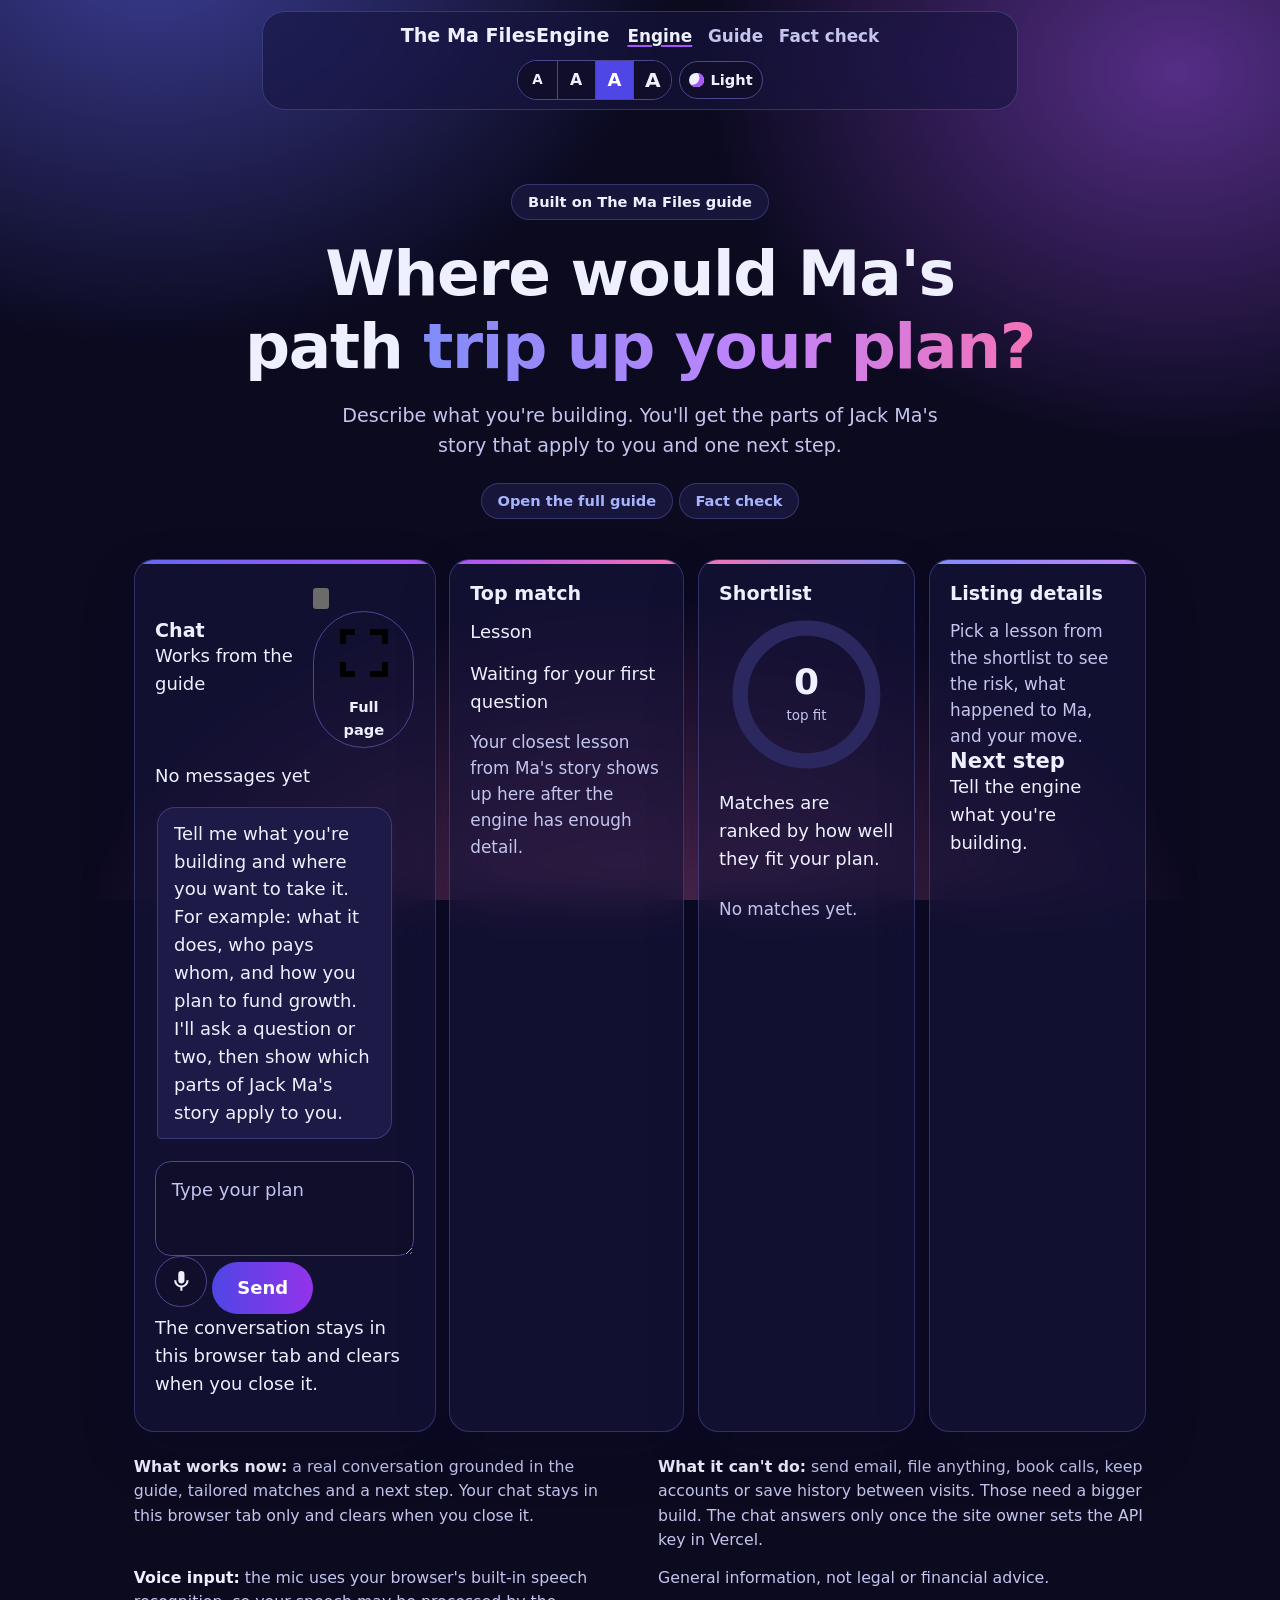
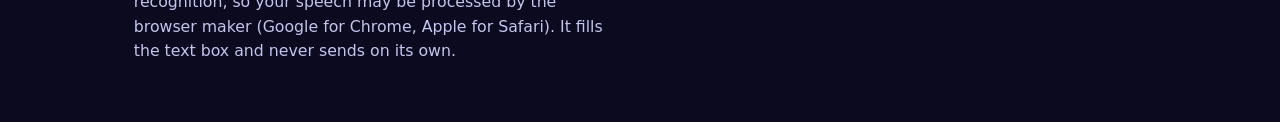
==== commit a3ec86d0: "Add files via upload" ====
--- a/index.html
+++ b/index.html
@@ -1,131 +1,134 @@
 <!doctype html>
-<html lang="en" data-theme="light" data-font-size="md">
+<html lang="en" data-theme="dark" data-font-size="lg">
 <head>
 <meta charset="utf-8">
 <meta name="viewport" content="width=device-width, initial-scale=1, viewport-fit=cover">
 <script>(function(){var d=document.documentElement;try{var t=localStorage.getItem('pref-theme');if(t==='light'||t==='dark'){d.setAttribute('data-theme',t);}var f=localStorage.getItem('pref-font-size');if(f==='sm'||f==='md'||f==='lg'||f==='xl'){d.setAttribute('data-font-size',f);}}catch(e){}})();</script>
-<title>The Ma Files: how Jack Ma crossed the money line</title>
-<meta name="description" content="A verified guide to Jack Ma's rise and fall: from a business directory to Alipay, Ant's halted IPO, and what changes when a platform starts holding other people's money.">
+<title>Ma Files Engine: test your plan against Jack Ma's story</title>
+<meta name="description" content="Describe your business and see which parts of Jack Ma's rise and fall apply to you, with a concrete next step.">
 <link rel="icon" href="/favicon.svg" type="image/svg+xml">
 <link rel="preconnect" href="https://fonts.googleapis.com">
 <link rel="preconnect" href="https://fonts.gstatic.com" crossorigin>
-<link rel="stylesheet" href="https://fonts.googleapis.com/css2?family=Newsreader:opsz,wght@6..72,500;6..72,600;6..72,700&family=Public+Sans:wght@400;500;600;700&display=swap">
-<link rel="stylesheet" href="/assets/css/gub.css">
+<link rel="stylesheet" href="https://fonts.googleapis.com/css2?family=Space+Grotesk:wght@500;600;700&family=Manrope:wght@400;500;600;700&display=swap">
+<link rel="stylesheet" href="/assets/css/engine.css">
 <script src="/assets/js/prefs.js" defer></script>
-<script src="/assets/js/gub.js" defer></script>
+<script src="/assets/js/engine.js" defer></script>
 </head>
 <body>
-<a class="skip" href="#main">Skip to content</a>
-<header class="topbar">
-  <div class="topbar-inner">
-    <a class="brand" href="/">The Ma Files</a>
-    <nav class="nav" aria-label="Sections">
-      <a href="#money-line">Money line</a>
-      <a href="#timeline">Timeline</a>
-      <a href="#lessons">Lessons</a>
-      <a href="#claims">Fact check</a>
-      <a class="nav-engine" href="/engine">Open the engine</a>
+<a class="skip" href="#chat-input">Skip to the chat</a>
+<header class="nav">
+  <div class="nav-inner">
+    <a class="brand" href="/">
+      <span class="brand-mark" aria-hidden="true"></span>
+      <span class="brand-text"><span class="brand-name">The Ma Files</span><span class="brand-sub">Engine</span></span>
+    </a>
+    <nav class="nav-links" aria-label="Pages">
+      <a href="/" aria-current="page">Engine</a>
+      <a href="/guide">Guide</a>
+      <a href="/guide#claims">Fact check</a>
     </nav>
     <div class="prefs" role="group" aria-label="Display settings">
       <div class="size-group" role="group" aria-label="Text size">
         <button type="button" class="pref-btn" data-font-size-set="sm" aria-pressed="false" aria-label="Text size small">A</button>
-        <button type="button" class="pref-btn" data-font-size-set="md" aria-pressed="true" aria-label="Text size medium, selected">A</button>
-        <button type="button" class="pref-btn" data-font-size-set="lg" aria-pressed="false" aria-label="Text size large">A</button>
+        <button type="button" class="pref-btn" data-font-size-set="md" aria-pressed="false" aria-label="Text size medium">A</button>
+        <button type="button" class="pref-btn" data-font-size-set="lg" aria-pressed="true" aria-label="Text size large, selected">A</button>
         <button type="button" class="pref-btn" data-font-size-set="xl" aria-pressed="false" aria-label="Text size extra large">A</button>
       </div>
-      <button type="button" class="pref-btn theme-btn" data-theme-toggle aria-pressed="false" aria-label="Switch to dark theme"><span class="theme-icon" aria-hidden="true"></span><span class="theme-text">Dark</span></button>
+      <button type="button" class="pref-btn theme-btn" data-theme-toggle aria-pressed="true" aria-label="Switch to light theme"><span class="theme-icon" aria-hidden="true"></span><span class="theme-text">Light</span></button>
     </div>
   </div>
 </header>
 
-<main id="main">
+<main>
   <section class="hero">
-    <div class="wrap hero-grid">
-      <h1>He built a directory. The trouble started when it began holding the money.</h1>
-      <div class="hero-side">
-        <p class="dek" id="hero-dek">How Jack Ma went from listing Chinese businesses online to the biggest IPO that never happened, and what changes when a platform starts holding other people's money.</p>
-        <div class="hero-actions">
-          <a class="btn" href="#money-line">Walk the money line</a>
-          <a class="btn quiet" href="/engine">Test your own plan</a>
-        </div>
-      </div>
+    <p class="chip">Built on The Ma Files guide</p>
+    <h1>Where would Ma's path <span class="grad">trip up your plan?</span></h1>
+    <p class="sub">Describe what you're building. You'll get the parts of Jack Ma's story that apply to you and one next step.</p>
+    <div class="hero-links">
+      <a class="chip chip-link" href="/guide">Open the full guide</a>
+      <a class="chip chip-link" href="/guide#claims">Fact check</a>
     </div>
   </section>
 
-  <section class="section soft" id="money-line" aria-labelledby="money-line-h">
-    <div class="wrap">
-      <div class="section-head">
-        <h2 id="money-line-h">The money line</h2>
-        <p>Each step up let Ma's companies do more for customers, and each one brought a heavier rulebook. The first two steps handle information. The last two handle money.</p>
+  <section class="board" aria-label="Engine">
+    <article class="card card-chat" id="chat-card" aria-labelledby="chat-h">
+      <div class="card-head">
+        <div class="card-title">
+          <h2 id="chat-h">Chat</h2>
+          <p class="card-sub">Works from the guide</p>
+        </div>
+        <div class="head-actions">
+          <button type="button" class="icon-btn" id="reset-btn" aria-label="Start over" title="Start over">
+            <svg viewBox="0 0 24 24" aria-hidden="true" focusable="false"><path d="M17.65 6.35A7.95 7.95 0 0 0 12 4a8 8 0 1 0 7.73 10h-2.08A6 6 0 1 1 12 6c1.66 0 3.14.69 4.22 1.78L13 11h7V4l-2.35 2.35z"/></svg>
+          </button>
+          <button type="button" class="ghost-btn" id="full-btn" aria-pressed="false" aria-label="Open the chat full page">
+            <svg viewBox="0 0 24 24" aria-hidden="true" focusable="false"><path d="M4 9V4h5v2H6v3H4zm10-5h6v5h-2V6h-4V4zM4 15h2v3h3v2H4v-5zm14 3v-3h2v5h-6v-2h4z"/></svg>
+            <span id="full-label">Full page</span>
+          </button>
+        </div>
       </div>
-      <ol class="ladder" id="ladder"></ol>
-    </div>
+      <p class="msg-count" id="msg-count"><span class="dot" aria-hidden="true"></span><span id="msg-count-text">No messages yet</span></p>
+      <div class="log" id="log" role="log" aria-live="polite" aria-relevant="additions"></div>
+      <form class="composer" id="composer" autocomplete="off">
+        <label class="sr-only" for="chat-input">Describe your business or answer the question</label>
+        <div class="composer-row">
+          <textarea id="chat-input" rows="1" maxlength="1500" placeholder="Type your plan"></textarea>
+          <button type="button" class="mic-btn" id="mic-btn" aria-pressed="false" aria-label="Start voice input" hidden>
+            <svg viewBox="0 0 24 24" aria-hidden="true" focusable="false"><path d="M12 14a3 3 0 0 0 3-3V5a3 3 0 0 0-6 0v6a3 3 0 0 0 3 3zm5-3a5 5 0 0 1-10 0H5a7 7 0 0 0 6 6.93V21h2v-3.07A7 7 0 0 0 19 11h-2z"/></svg>
+          </button>
+          <button type="submit" class="send-btn" id="send-btn">Send</button>
+        </div>
+        <p class="status" id="status" role="status" aria-live="polite"></p>
+        <p class="chat-note">The conversation stays in this browser tab and clears when you close it.</p>
+      </form>
+    </article>
+
+    <article class="card card-top" aria-labelledby="top-h">
+      <h2 class="pill-label" id="top-h">Top match</h2>
+      <div class="match-tile">
+        <p class="tile-kind">Lesson</p>
+        <p class="tile-title" id="tile-title">Waiting for your first question</p>
+      </div>
+      <div id="top-match" class="top-match"></div>
+    </article>
+
+    <article class="card card-short" aria-labelledby="short-h">
+      <h2 id="short-h">Shortlist</h2>
+      <div class="gauge" id="gauge">
+        <svg viewBox="0 0 120 120" aria-hidden="true" focusable="false">
+          <defs>
+            <linearGradient id="gauge-grad" x1="0" y1="0" x2="1" y2="1">
+              <stop offset="0" stop-color="#818cf8"/>
+              <stop offset="0.55" stop-color="#c084fc"/>
+              <stop offset="1" stop-color="#f472b6"/>
+            </linearGradient>
+          </defs>
+          <circle class="gauge-track" cx="60" cy="60" r="52"/>
+          <circle class="gauge-fill" id="gauge-fill" cx="60" cy="60" r="52" stroke-dasharray="0 326.73" transform="rotate(-90 60 60)" visibility="hidden"/>
+        </svg>
+        <p class="gauge-value"><span id="gauge-number">&#8212;</span><span class="gauge-unit">top fit</span></p>
+      </div>
+      <p class="short-help">Matches are ranked by how well they fit your plan.</p>
+      <ol class="shortlist" id="shortlist"></ol>
+      <p class="empty center" id="short-empty">No matches yet.</p>
+    </article>
+
+    <article class="card card-details" aria-labelledby="details-h">
+      <h2 id="details-h">Listing details</h2>
+      <div id="details"></div>
+      <div class="next-step">
+        <h3>Next step</h3>
+        <p id="next-step">Tell the engine what you're building.</p>
+      </div>
+    </article>
   </section>
 
-  <section class="section" id="timeline" aria-labelledby="timeline-h">
-    <div class="wrap">
-      <div class="section-head">
-        <h2 id="timeline-h">What happened, in order</h2>
-        <p>Every date below was checked against news reporting or company filings. Where the source videos disagreed with the record, the record wins and the fact check says so.</p>
-      </div>
-      <div class="timeline" id="timeline-list"></div>
-    </div>
-  </section>
-
-  <section class="section soft" id="lessons" aria-labelledby="lessons-h">
-    <div class="wrap">
-      <div class="section-head">
-        <h2 id="lessons-h">Lessons for a builder who wants to stay independent</h2>
-        <p>Each lesson names the risk, what it cost Ma, and a concrete move that keeps your business on the safe side.</p>
-      </div>
-      <div class="lessons" id="lesson-list"></div>
-    </div>
-  </section>
-
-  <section class="section" id="claims" aria-labelledby="claims-h">
-    <div class="wrap">
-      <div class="section-head">
-        <h2 id="claims-h">Fact check on the source material</h2>
-        <p>The two videos and screenshots this guide started from mix solid reporting with errors and guesswork. Here is how each notable claim held up.</p>
-      </div>
-      <div class="table-scroll">
-        <table class="claims">
-          <thead>
-            <tr><th scope="col">Claim</th><th scope="col">Where it came from</th><th scope="col">Status</th><th scope="col">What the record shows</th></tr>
-          </thead>
-          <tbody id="claims-body"></tbody>
-        </table>
-      </div>
-    </div>
-  </section>
-
-  <section class="section soft" id="sources" aria-labelledby="sources-h">
-    <div class="wrap two-col">
-      <div>
-        <h2 id="sources-h">Sources</h2>
-        <p>Primary reporting used to verify this guide. The two source videos were treated as leads, not proof.</p>
-      </div>
-      <ul class="sources" id="source-list"></ul>
-    </div>
-  </section>
-
-  <section class="section engine-cta" aria-labelledby="cta-h">
-    <div class="wrap cta-grid">
-      <h2 id="cta-h">Where would your plan cross the line?</h2>
-      <div>
-        <p>Describe your business in a sentence or two. The engine asks a few questions, then shows which parts of Ma's story apply to you and the next step to take.</p>
-        <a class="btn" href="/engine">Open the engine</a>
-      </div>
-    </div>
+  <section class="notes" aria-label="About this engine">
+    <p><strong>What works now:</strong> a real conversation grounded in the guide, tailored matches and a next step. Your chat stays in this browser tab only and clears when you close it.</p>
+    <p><strong>What it can't do:</strong> send email, file anything, book calls, keep accounts or save history between visits. Those need a bigger build. The chat answers only once the site owner sets the API key in Vercel.</p>
+    <p><strong>Voice input:</strong> the mic uses your browser's built-in speech recognition, so your speech may be processed by the browser maker (Google for Chrome, Apple for Safari). It fills the text box and never sends on its own.</p>
+    <p>General information, not legal or financial advice.</p>
   </section>
 </main>
-
-<footer class="footer">
-  <div class="wrap">
-    <p id="disclaimer">General information for learning, not legal or financial advice. Rules differ by country and state; talk to a licensed attorney before you hold, move, or lend anyone's money.</p>
-    <p class="footer-note">Updated <span id="updated">October 2, 2026</span>. No photos of real people are reproduced here.</p>
-  </div>
-</footer>
-<noscript><p class="noscript">Turn on JavaScript to load the timeline, lessons and fact check.</p></noscript>
 </body>
 </html>
--- a/assets/css/engine.css
+++ b/assets/css/engine.css
@@ -0,0 +1,369 @@
+/* Ma Files Engine: standing engine template. Dark by default, condensed board, all sizes in rem. */
+
+:root {
+  --font-head: "Space Grotesk", "Avenir Next", "Segoe UI", system-ui, -apple-system, Roboto, Arial, sans-serif;
+  --font-body: "Manrope", system-ui, -apple-system, "Segoe UI", Roboto, "Helvetica Neue", Arial, sans-serif;
+  --indigo: #6366f1;
+  --purple: #a855f7;
+  --indigo-soft: #818cf8;
+  --purple-soft: #c084fc;
+  --pink: #f472b6;
+
+  /* light theme */
+  --bg: #f4f2ff;
+  --glow-a: rgba(99, 102, 241, 0.34);
+  --glow-b: rgba(168, 85, 247, 0.30);
+  --glow-c: rgba(244, 114, 182, 0.26);
+  --ink: #1b1846;
+  --ink-soft: #46437a;
+  --panel-solid: #ffffff;
+  --panel: rgba(255, 255, 255, 0.78);
+  --panel-line: rgba(99, 102, 241, 0.22);
+  --field: #ffffff;
+  --field-line: #b9b6ea;
+  --bubble-user: #e6e4ff;
+  --bubble-bot: #ffffff;
+  --link: #4338ca;
+  --btn-a: #4f46e5;
+  --btn-b: #9333ea;
+  --on-btn: #ffffff;
+  --grad-a: #4f46e5;
+  --grad-b: #9333ea;
+  --grad-c: #c0267a;
+  --coral: #b4372a;
+  --coral-bg: #fde9e5;
+  --track: #e2e0fb;
+  --focus: #4f46e5;
+  color-scheme: light;
+}
+
+:root[data-theme="dark"] {
+  --bg: #0b0a1f;
+  --glow-a: rgba(99, 102, 241, 0.55);
+  --glow-b: rgba(168, 85, 247, 0.48);
+  --glow-c: rgba(244, 114, 182, 0.36);
+  --ink: #eef0ff;
+  --ink-soft: #c3c5ee;
+  --panel-solid: #17153a;
+  --panel: rgba(23, 21, 58, 0.62);
+  --panel-line: rgba(129, 140, 248, 0.28);
+  --field: #100e2b;
+  --field-line: #4b4890;
+  --bubble-user: #2e2a78;
+  --bubble-bot: #1d1a48;
+  --link: #a5b4fc;
+  --btn-a: #4f46e5;
+  --btn-b: #9333ea;
+  --on-btn: #ffffff;
+  --grad-a: #818cf8;
+  --grad-b: #c084fc;
+  --grad-c: #f472b6;
+  --coral: #ff9e8c;
+  --coral-bg: rgba(255, 120, 100, 0.14);
+  --track: #2b2860;
+  --focus: #a5b4fc;
+  color-scheme: dark;
+}
+
+html { font-size: 100%; -webkit-text-size-adjust: 100%; text-size-adjust: 100%; }
+html[data-font-size="sm"] { font-size: 87.5%; }
+html[data-font-size="md"] { font-size: 100%; }
+html[data-font-size="lg"] { font-size: 112.5%; }
+html[data-font-size="xl"] { font-size: 125%; }
+
+*, *::before, *::after { box-sizing: border-box; }
+
+body {
+  margin: 0;
+  min-height: 100vh;
+  background: var(--bg);
+  color: var(--ink);
+  font-family: var(--font-body);
+  font-size: 1rem;
+  line-height: 1.55;
+  overflow-wrap: break-word;
+  position: relative;
+}
+/* Vibrant glow on a fixed layer (works on iOS, no scrim over it). */
+body::before {
+  content: "";
+  position: fixed;
+  inset: 0;
+  z-index: -1;
+  pointer-events: none;
+  background:
+    radial-gradient(42rem 32rem at 12% -6%, var(--glow-a), transparent 70%),
+    radial-gradient(38rem 30rem at 92% 8%, var(--glow-b), transparent 70%),
+    radial-gradient(46rem 30rem at 50% 108%, var(--glow-c), transparent 70%);
+}
+
+h1, h2, h3 { font-family: var(--font-head); margin: 0; line-height: 1.15; color: var(--ink); }
+a { color: var(--link); text-underline-offset: 0.2em; }
+p { margin: 0 0 0.75rem; }
+:focus-visible { outline: 0.1875rem solid var(--focus); outline-offset: 0.1875rem; border-radius: 0.375rem; }
+.sr-only { position: absolute; width: 0.0625rem; height: 0.0625rem; overflow: hidden; clip: rect(0 0 0 0); clip-path: inset(50%); white-space: nowrap; }
+[hidden] { display: none !important; }
+
+.skip { position: absolute; left: 1rem; top: -10rem; z-index: 50; padding: 0.75rem 1rem; background: var(--btn-a); color: var(--on-btn); border-radius: 0.5rem; }
+.skip:focus { top: calc(0.5rem + env(safe-area-inset-top, 0px)); }
+
+/* Sticky nav centered at ~42rem */
+.nav {
+  position: sticky;
+  top: 0;
+  z-index: 20;
+  padding: calc(0.625rem + env(safe-area-inset-top, 0px)) calc(1rem + env(safe-area-inset-right, 0px)) 0.625rem calc(1rem + env(safe-area-inset-left, 0px));
+}
+.nav-inner {
+  max-width: 42rem;
+  margin: 0 auto;
+  display: flex;
+  flex-wrap: wrap;
+  align-items: center;
+  justify-content: center;
+  gap: 0.5rem 1rem;
+  padding: 0.5rem 0.875rem;
+  border-radius: 1.25rem;
+  border: 0.0625rem solid var(--panel-line);
+  background: var(--panel-solid);
+}
+@supports ((-webkit-backdrop-filter: blur(1px)) or (backdrop-filter: blur(1px))) {
+  .nav-inner {
+    background: var(--panel);
+    -webkit-backdrop-filter: blur(1rem) saturate(1.3);
+    backdrop-filter: blur(1rem) saturate(1.3);
+  }
+}
+.brand { font-family: var(--font-head); font-weight: 700; color: var(--ink); text-decoration: none; font-size: 1.0625rem; }
+.nav-links { display: flex; gap: 0.875rem; }
+.nav-links a { color: var(--ink-soft); text-decoration: none; font-weight: 600; font-size: 0.9375rem; }
+.nav-links a[aria-current="page"] { color: var(--ink); text-decoration: underline; text-decoration-color: var(--purple); text-decoration-thickness: 0.125rem; }
+.prefs { display: flex; flex-wrap: wrap; gap: 0.375rem; align-items: center; justify-content: center; }
+.size-group { display: inline-flex; border: 0.0625rem solid var(--field-line); border-radius: 62rem; overflow: hidden; }
+.pref-btn {
+  font: inherit;
+  font-weight: 700;
+  color: var(--ink);
+  background: var(--field);
+  border: 0;
+  min-width: 2.125rem;
+  min-height: 2.125rem;
+  padding: 0 0.5rem;
+  cursor: pointer;
+  line-height: 1;
+}
+.size-group .pref-btn + .pref-btn { border-left: 0.0625rem solid var(--field-line); }
+.size-group .pref-btn[data-font-size-set="sm"] { font-size: 0.75rem; }
+.size-group .pref-btn[data-font-size-set="md"] { font-size: 0.875rem; }
+.size-group .pref-btn[data-font-size-set="lg"] { font-size: 1rem; }
+.size-group .pref-btn[data-font-size-set="xl"] { font-size: 1.125rem; }
+.size-group .pref-btn[aria-pressed="true"] { background: var(--btn-a); color: var(--on-btn); }
+.theme-btn { display: inline-flex; align-items: center; gap: 0.375rem; border: 0.0625rem solid var(--field-line); border-radius: 62rem; font-size: 0.8125rem; }
+.theme-icon { width: 0.8125rem; height: 0.8125rem; border-radius: 50%; background: var(--ink); box-shadow: inset -0.25rem -0.125rem 0 0 var(--purple); }
+
+/* Hero */
+.hero {
+  text-align: center;
+  padding: clamp(2rem, 6vw, 3.5rem) calc(1.5rem + env(safe-area-inset-right, 0px)) clamp(1.5rem, 4vw, 2.25rem) calc(1.5rem + env(safe-area-inset-left, 0px));
+  max-width: 50rem;
+  margin: 0 auto;
+}
+.chip {
+  display: inline-block;
+  font-size: 0.8125rem;
+  font-weight: 600;
+  padding: 0.3125rem 0.875rem;
+  border-radius: 62rem;
+  border: 0.0625rem solid var(--panel-line);
+  background: var(--panel-solid);
+  color: var(--ink);
+  margin: 0 0 1rem;
+}
+.hero h1 { font-size: clamp(2rem, 1.3rem + 3.4vw, 3.5rem); font-weight: 700; letter-spacing: -0.02em; text-wrap: balance; }
+.grad { color: var(--grad-b); }
+@supports ((-webkit-background-clip: text) or (background-clip: text)) {
+  .grad {
+    background: linear-gradient(90deg, var(--grad-a), var(--grad-b) 55%, var(--grad-c));
+    -webkit-background-clip: text;
+    background-clip: text;
+    -webkit-text-fill-color: transparent;
+    color: transparent;
+  }
+}
+.sub { color: var(--ink-soft); font-size: 1.0625rem; margin: 1rem auto 1.25rem; max-width: 36rem; }
+.chip-link { text-decoration: none; color: var(--link); margin: 0; }
+.chip-link:hover { border-color: var(--purple); }
+
+/* Board */
+.board {
+  width: min(100% - 3rem, clamp(56.25rem, 66vw, 83.75rem));
+  margin: 0 auto;
+  display: grid;
+  grid-template-columns: minmax(0, 1fr);
+  gap: 0.75rem;
+  align-items: stretch;
+}
+.card {
+  position: relative;
+  min-width: 0;
+  border-radius: 1.125rem;
+  border: 0.0625rem solid var(--panel-line);
+  background: var(--panel-solid);
+  padding: 1.25rem 1.125rem 1.125rem;
+  overflow: hidden;
+  box-shadow: 0 1.25rem 3rem rgba(15, 10, 60, 0.18);
+}
+@supports ((-webkit-backdrop-filter: blur(1px)) or (backdrop-filter: blur(1px))) {
+  .card {
+    background: var(--panel);
+    -webkit-backdrop-filter: blur(1.125rem) saturate(1.25);
+    backdrop-filter: blur(1.125rem) saturate(1.25);
+  }
+}
+.card::before { content: ""; position: absolute; left: 0; right: 0; top: 0; height: 0.1875rem; }
+.card-chat::before { background: linear-gradient(90deg, var(--indigo), var(--purple)); }
+.card-top::before { background: linear-gradient(90deg, var(--purple), var(--pink)); }
+.card-short::before { background: linear-gradient(90deg, var(--pink), var(--indigo-soft)); }
+.card-details::before { background: linear-gradient(90deg, var(--indigo-soft), var(--purple-soft)); }
+.card h2 { font-size: 1.0625rem; font-weight: 600; margin-bottom: 0.75rem; }
+.card-head { display: flex; justify-content: space-between; align-items: center; gap: 0.5rem; margin-bottom: 0.75rem; }
+.card-head h2 { margin: 0; }
+.empty { color: var(--ink-soft); font-size: 0.9375rem; margin: 0; }
+
+.ghost-btn {
+  font: inherit;
+  font-size: 0.8125rem;
+  font-weight: 600;
+  color: var(--ink);
+  background: transparent;
+  border: 0.0625rem solid var(--field-line);
+  border-radius: 62rem;
+  padding: 0.3125rem 0.75rem;
+  cursor: pointer;
+}
+.ghost-btn:hover { border-color: var(--purple); }
+
+/* Chat */
+.log { display: flex; flex-direction: column; gap: 0.625rem; min-height: 12rem; max-height: 26rem; overflow-y: auto; padding: 0.25rem 0.125rem 0.5rem; overscroll-behavior: contain; }
+.msg { max-width: 92%; padding: 0.625rem 0.875rem; border-radius: 1rem; white-space: pre-wrap; overflow-wrap: anywhere; min-width: 0; }
+.msg-bot { align-self: flex-start; background: var(--bubble-bot); border: 0.0625rem solid var(--panel-line); border-bottom-left-radius: 0.25rem; }
+.msg-user { align-self: flex-end; background: var(--bubble-user); border-bottom-right-radius: 0.25rem; }
+.msg-wait { color: var(--ink-soft); font-style: italic; }
+.composer { margin-top: 0.75rem; }
+.composer textarea {
+  display: block;
+  width: 100%;
+  min-height: 5.25rem;
+  resize: vertical;
+  font: inherit;
+  color: var(--ink);
+  background: var(--field);
+  border: 0.0625rem solid var(--field-line);
+  border-radius: 0.875rem;
+  padding: 0.75rem 0.875rem;
+}
+.composer textarea::placeholder { color: var(--ink-soft); opacity: 1; }
+.composer-actions { display: flex; justify-content: flex-end; align-items: center; gap: 0.625rem; margin-top: 0.625rem; }
+.mic-btn {
+  width: 2.875rem;
+  height: 2.875rem;
+  flex: 0 0 auto;
+  border-radius: 50%;
+  border: 0.0625rem solid var(--field-line);
+  background: var(--field);
+  color: var(--ink);
+  display: inline-flex;
+  align-items: center;
+  justify-content: center;
+  cursor: pointer;
+  padding: 0;
+}
+.mic-btn svg { width: 1.375rem; height: 1.375rem; fill: currentColor; }
+.mic-btn[aria-pressed="true"] { border-color: var(--pink); box-shadow: 0 0 0 0.25rem rgba(244, 114, 182, 0.35); color: var(--pink); }
+:root:not([data-theme="dark"]) .mic-btn[aria-pressed="true"] { color: var(--grad-c); }
+.send-btn {
+  font: inherit;
+  font-weight: 700;
+  min-height: 2.875rem;
+  padding: 0 1.375rem;
+  border: 0;
+  border-radius: 62rem;
+  color: var(--on-btn);
+  background: var(--btn-a);
+  background: linear-gradient(90deg, var(--btn-a), var(--btn-b));
+  cursor: pointer;
+}
+.send-btn:disabled { opacity: 0.6; cursor: progress; }
+.status { margin: 0.5rem 0 0; font-size: 0.875rem; min-height: 0; }
+.status:empty { display: none; }
+.status.error { color: var(--coral); background: var(--coral-bg); padding: 0.5rem 0.75rem; border-radius: 0.625rem; }
+
+/* Top match */
+.top-title { font-size: 1.25rem; font-weight: 700; margin-bottom: 0.5rem; }
+.score-pill { display: inline-block; font-weight: 700; font-size: 0.875rem; padding: 0.1875rem 0.625rem; border-radius: 62rem; background: var(--track); color: var(--ink); margin-bottom: 0.75rem; }
+.top-why { color: var(--ink-soft); margin: 0; }
+
+/* Shortlist with donut gauge */
+.gauge { position: relative; width: 8.5rem; height: 8.5rem; margin: 0.25rem auto 1rem; }
+.gauge svg { width: 100%; height: 100%; display: block; }
+.gauge-track { fill: none; stroke: var(--track); stroke-width: 12; }
+.gauge-fill { fill: none; stroke: url(#gauge-grad); stroke-width: 12; stroke-linecap: round; transition: stroke-dasharray 0.6s ease; }
+.gauge-value { position: absolute; inset: 0; margin: 0; display: flex; flex-direction: column; align-items: center; justify-content: center; text-align: center; }
+#gauge-number { font-family: var(--font-head); font-size: 2rem; font-weight: 700; line-height: 1; }
+.gauge-unit { font-size: 0.75rem; color: var(--ink-soft); margin-top: 0.25rem; }
+.shortlist { list-style: none; margin: 0 0 0.5rem; padding: 0; display: grid; gap: 0.375rem; }
+.short-btn {
+  width: 100%;
+  font: inherit;
+  text-align: left;
+  display: flex;
+  justify-content: space-between;
+  align-items: center;
+  gap: 0.5rem;
+  color: var(--ink);
+  background: var(--field);
+  border: 0.0625rem solid var(--field-line);
+  border-radius: 0.75rem;
+  padding: 0.5rem 0.75rem;
+  cursor: pointer;
+  min-width: 0;
+}
+.short-btn span:first-child { min-width: 0; overflow-wrap: anywhere; font-weight: 600; font-size: 0.9375rem; }
+.short-btn span:last-child { flex: 0 0 auto; font-weight: 700; font-size: 0.875rem; color: var(--ink-soft); }
+.short-btn[aria-pressed="true"] { border-color: var(--purple); box-shadow: inset 0 0 0 0.0625rem var(--purple); }
+
+/* Details */
+.detail-title { font-size: 1.0625rem; font-weight: 700; margin-bottom: 0.75rem; }
+.detail-list { margin: 0 0 0.875rem; display: grid; gap: 0.625rem; }
+.detail-list div { min-width: 0; }
+.detail-list dt { font-size: 0.75rem; font-weight: 700; color: var(--ink-soft); }
+.detail-list dd { margin: 0; overflow-wrap: anywhere; }
+.detail-link { font-weight: 600; font-size: 0.9375rem; }
+
+/* Notes */
+.notes {
+  width: min(100% - 3rem, clamp(56.25rem, 66vw, 83.75rem));
+  margin: 1.25rem auto 0;
+  padding: 0 0 calc(2.5rem + env(safe-area-inset-bottom, 0px));
+  color: var(--ink-soft);
+  font-size: 0.875rem;
+}
+.notes strong { color: var(--ink); }
+
+/* 3 columns from 700px, chat spans the top */
+@media (min-width: 43.75rem) {
+  .board { grid-template-columns: repeat(3, minmax(0, 1fr)); }
+  .card-chat { grid-column: 1 / -1; }
+  .notes { display: grid; grid-template-columns: repeat(2, minmax(0, 1fr)); gap: 0 2rem; }
+}
+
+/* 4 columns from 1100px */
+@media (min-width: 68.75rem) {
+  .board { grid-template-columns: 1.36fr 1.06fr 0.98fr 0.98fr; }
+  .card-chat { grid-column: auto; }
+  .log { max-height: 24rem; }
+}
+
+@media (prefers-reduced-motion: reduce) {
+  .gauge-fill { transition: none; }
+}
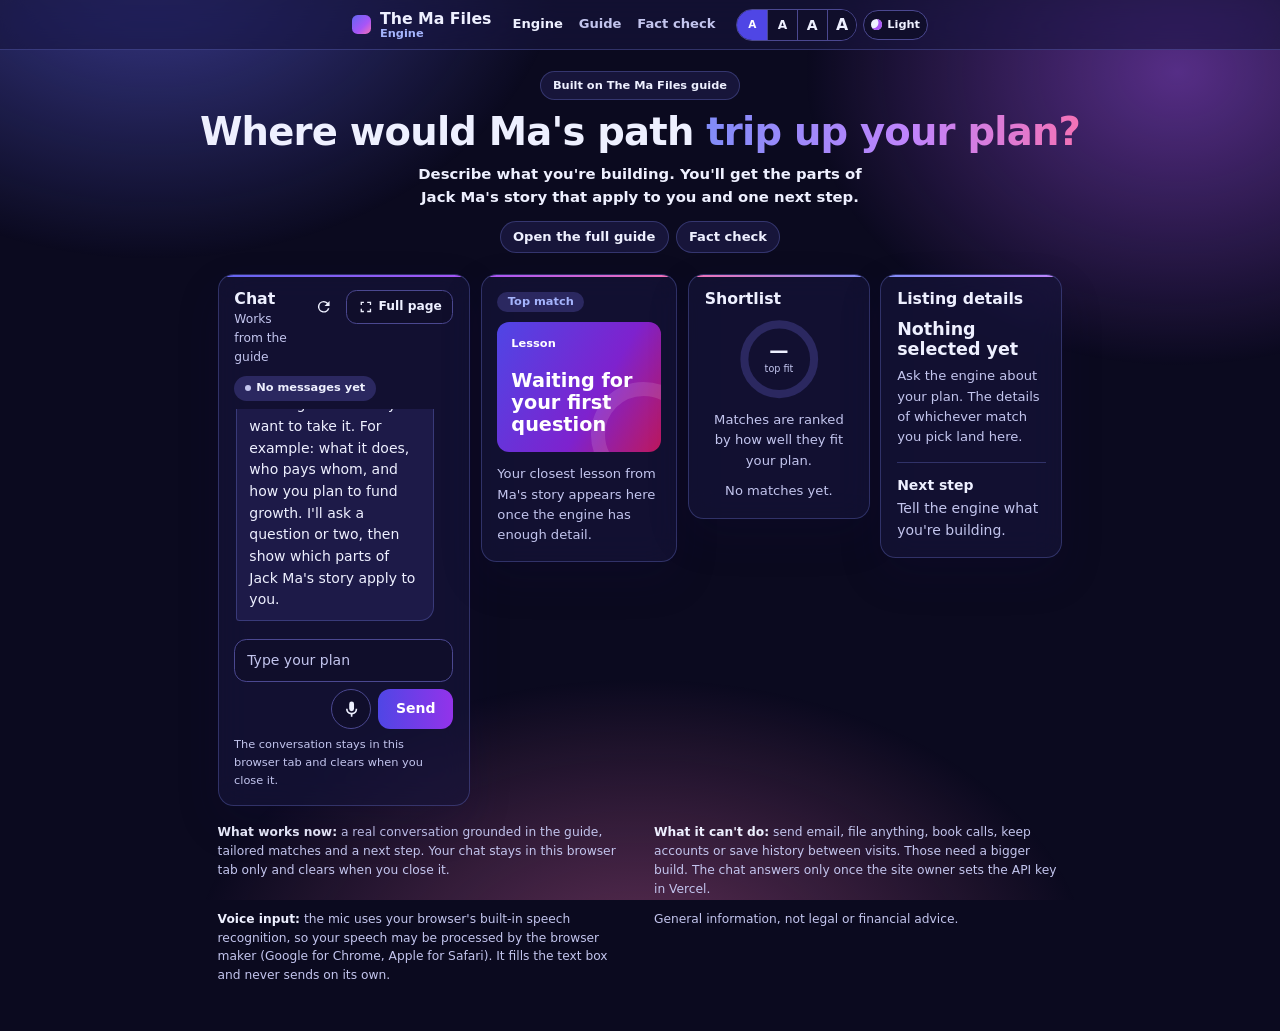
==== commit 62fc0edb: "Add files via upload" ====
--- a/index.html
+++ b/index.html
@@ -1,5 +1,5 @@
 <!doctype html>
-<html lang="en" data-theme="dark" data-font-size="lg">
+<html lang="en" data-theme="dark" data-font-size="sm">
 <head>
 <meta charset="utf-8">
 <meta name="viewport" content="width=device-width, initial-scale=1, viewport-fit=cover">
@@ -29,9 +29,9 @@
     </nav>
     <div class="prefs" role="group" aria-label="Display settings">
       <div class="size-group" role="group" aria-label="Text size">
-        <button type="button" class="pref-btn" data-font-size-set="sm" aria-pressed="false" aria-label="Text size small">A</button>
+        <button type="button" class="pref-btn" data-font-size-set="sm" aria-pressed="true" aria-label="Text size small, selected">A</button>
         <button type="button" class="pref-btn" data-font-size-set="md" aria-pressed="false" aria-label="Text size medium">A</button>
-        <button type="button" class="pref-btn" data-font-size-set="lg" aria-pressed="true" aria-label="Text size large, selected">A</button>
+        <button type="button" class="pref-btn" data-font-size-set="lg" aria-pressed="false" aria-label="Text size large">A</button>
         <button type="button" class="pref-btn" data-font-size-set="xl" aria-pressed="false" aria-label="Text size extra large">A</button>
       </div>
       <button type="button" class="pref-btn theme-btn" data-theme-toggle aria-pressed="true" aria-label="Switch to light theme"><span class="theme-icon" aria-hidden="true"></span><span class="theme-text">Light</span></button>
--- a/assets/css/engine.css
+++ b/assets/css/engine.css
@@ -107,37 +107,41 @@
 .skip { position: absolute; left: 1rem; top: -10rem; z-index: 50; padding: 0.75rem 1rem; background: var(--btn-a); color: var(--on-btn); border-radius: 0.5rem; }
 .skip:focus { top: calc(0.5rem + env(safe-area-inset-top, 0px)); }
 
-/* Sticky nav centered at ~42rem */
+/* Sticky full-width nav bar; content centered */
 .nav {
   position: sticky;
   top: 0;
   z-index: 20;
-  padding: calc(0.625rem + env(safe-area-inset-top, 0px)) calc(1rem + env(safe-area-inset-right, 0px)) 0.625rem calc(1rem + env(safe-area-inset-left, 0px));
+  padding-top: env(safe-area-inset-top, 0px);
+  border-bottom: 0.0625rem solid var(--panel-line);
+  background: var(--panel-solid);
+}
+@supports ((-webkit-backdrop-filter: blur(1px)) or (backdrop-filter: blur(1px))) {
+  .nav {
+    background: var(--panel);
+    -webkit-backdrop-filter: blur(1.25rem) saturate(1.3);
+    backdrop-filter: blur(1.25rem) saturate(1.3);
+  }
 }
 .nav-inner {
-  max-width: 42rem;
+  max-width: 64rem;
   margin: 0 auto;
   display: flex;
   flex-wrap: wrap;
   align-items: center;
   justify-content: center;
-  gap: 0.5rem 1rem;
-  padding: 0.5rem 0.875rem;
-  border-radius: 1.25rem;
-  border: 0.0625rem solid var(--panel-line);
-  background: var(--panel-solid);
-}
-@supports ((-webkit-backdrop-filter: blur(1px)) or (backdrop-filter: blur(1px))) {
-  .nav-inner {
-    background: var(--panel);
-    -webkit-backdrop-filter: blur(1rem) saturate(1.3);
-    backdrop-filter: blur(1rem) saturate(1.3);
-  }
-}
-.brand { font-family: var(--font-head); font-weight: 700; color: var(--ink); text-decoration: none; font-size: 1.0625rem; }
-.nav-links { display: flex; gap: 0.875rem; }
-.nav-links a { color: var(--ink-soft); text-decoration: none; font-weight: 600; font-size: 0.9375rem; }
-.nav-links a[aria-current="page"] { color: var(--ink); text-decoration: underline; text-decoration-color: var(--purple); text-decoration-thickness: 0.125rem; }
+  gap: 0.5rem 1.5rem;
+  padding: 0.625rem calc(1rem + env(safe-area-inset-right, 0px)) 0.625rem calc(1rem + env(safe-area-inset-left, 0px));
+}
+.brand { display: inline-flex; align-items: center; gap: 0.625rem; text-decoration: none; color: var(--ink); }
+.brand-mark { width: 1.375rem; height: 1.375rem; border-radius: 0.4rem; background: linear-gradient(135deg, var(--indigo), var(--purple) 60%, var(--pink)); flex: 0 0 auto; }
+.brand-text { display: flex; flex-direction: column; line-height: 1.1; }
+.brand-name { font-family: var(--font-head); font-weight: 700; font-size: 1.125rem; }
+.brand-sub { font-size: 0.8125rem; font-weight: 600; color: var(--link); }
+.nav-links { display: flex; flex-wrap: wrap; justify-content: center; gap: 0.25rem 1.125rem; }
+.nav-links a { color: var(--ink-soft); text-decoration: none; font-weight: 600; font-size: 0.9375rem; padding: 0.25rem 0; }
+.nav-links a:hover { color: var(--ink); }
+.nav-links a[aria-current="page"] { color: var(--ink); }
 .prefs { display: flex; flex-wrap: wrap; gap: 0.375rem; align-items: center; justify-content: center; }
 .size-group { display: inline-flex; border: 0.0625rem solid var(--field-line); border-radius: 62rem; overflow: hidden; }
 .pref-btn {
@@ -161,25 +165,25 @@
 .theme-btn { display: inline-flex; align-items: center; gap: 0.375rem; border: 0.0625rem solid var(--field-line); border-radius: 62rem; font-size: 0.8125rem; }
 .theme-icon { width: 0.8125rem; height: 0.8125rem; border-radius: 50%; background: var(--ink); box-shadow: inset -0.25rem -0.125rem 0 0 var(--purple); }
 
-/* Hero */
+/* Hero: compact so the board sits above the fold */
 .hero {
   text-align: center;
-  padding: clamp(2rem, 6vw, 3.5rem) calc(1.5rem + env(safe-area-inset-right, 0px)) clamp(1.5rem, 4vw, 2.25rem) calc(1.5rem + env(safe-area-inset-left, 0px));
-  max-width: 50rem;
+  padding: clamp(1rem, 2.5vw, 1.5rem) calc(1.5rem + env(safe-area-inset-right, 0px)) clamp(1rem, 2.5vw, 1.5rem) calc(1.5rem + env(safe-area-inset-left, 0px));
+  max-width: 72rem;
   margin: 0 auto;
 }
 .chip {
   display: inline-block;
   font-size: 0.8125rem;
-  font-weight: 600;
+  font-weight: 700;
   padding: 0.3125rem 0.875rem;
   border-radius: 62rem;
   border: 0.0625rem solid var(--panel-line);
   background: var(--panel-solid);
   color: var(--ink);
-  margin: 0 0 1rem;
-}
-.hero h1 { font-size: clamp(2rem, 1.3rem + 3.4vw, 3.5rem); font-weight: 700; letter-spacing: -0.02em; text-wrap: balance; }
+  margin: 0 0 0.75rem;
+}
+.hero h1 { font-size: clamp(1.75rem, 1.1rem + 2.4vw, 2.75rem); font-weight: 700; letter-spacing: -0.02em; text-wrap: balance; }
 .grad { color: var(--grad-b); }
 @supports ((-webkit-background-clip: text) or (background-clip: text)) {
   .grad {
@@ -190,18 +194,19 @@
     color: transparent;
   }
 }
-.sub { color: var(--ink-soft); font-size: 1.0625rem; margin: 1rem auto 1.25rem; max-width: 36rem; }
-.chip-link { text-decoration: none; color: var(--link); margin: 0; }
+.sub { color: var(--ink); font-size: 1.0625rem; font-weight: 600; margin: 0.625rem auto 0.875rem; max-width: 40rem; text-wrap: balance; }
+.hero-links { display: flex; flex-wrap: wrap; justify-content: center; gap: 0.5rem; }
+.chip-link { text-decoration: none; margin: 0; font-size: 0.9375rem; }
 .chip-link:hover { border-color: var(--purple); }
 
-/* Board */
+/* Board: cards size to their own content (staggered heights) */
 .board {
   width: min(100% - 3rem, clamp(56.25rem, 66vw, 83.75rem));
   margin: 0 auto;
   display: grid;
   grid-template-columns: minmax(0, 1fr);
   gap: 0.75rem;
-  align-items: stretch;
+  align-items: start;
 }
 .card {
   position: relative;
@@ -209,7 +214,7 @@
   border-radius: 1.125rem;
   border: 0.0625rem solid var(--panel-line);
   background: var(--panel-solid);
-  padding: 1.25rem 1.125rem 1.125rem;
+  padding: 1.125rem 1.125rem 1.125rem;
   overflow: hidden;
   box-shadow: 0 1.25rem 3rem rgba(15, 10, 60, 0.18);
 }
@@ -225,45 +230,95 @@
 .card-top::before { background: linear-gradient(90deg, var(--purple), var(--pink)); }
 .card-short::before { background: linear-gradient(90deg, var(--pink), var(--indigo-soft)); }
 .card-details::before { background: linear-gradient(90deg, var(--indigo-soft), var(--purple-soft)); }
-.card h2 { font-size: 1.0625rem; font-weight: 600; margin-bottom: 0.75rem; }
-.card-head { display: flex; justify-content: space-between; align-items: center; gap: 0.5rem; margin-bottom: 0.75rem; }
-.card-head h2 { margin: 0; }
+.card h2 { font-size: 1.125rem; font-weight: 700; margin-bottom: 0.75rem; }
 .empty { color: var(--ink-soft); font-size: 0.9375rem; margin: 0; }
-
+.center { text-align: center; }
+
+/* Chat card */
+.card-chat { display: flex; flex-direction: column; }
+.card-head { display: flex; justify-content: space-between; align-items: flex-start; gap: 0.5rem; margin-bottom: 0.625rem; }
+.card-title { min-width: 0; }
+.card-title h2 { margin: 0; }
+.card-sub { margin: 0.125rem 0 0; font-size: 0.875rem; color: var(--ink-soft); }
+.head-actions { display: flex; align-items: center; gap: 0.375rem; flex: 0 0 auto; }
+.icon-btn {
+  width: 2.375rem;
+  height: 2.375rem;
+  display: inline-flex;
+  align-items: center;
+  justify-content: center;
+  border-radius: 50%;
+  border: 0.0625rem solid transparent;
+  background: transparent;
+  color: var(--ink);
+  cursor: pointer;
+  padding: 0;
+}
+.icon-btn:hover { border-color: var(--field-line); }
+.icon-btn svg { width: 1.25rem; height: 1.25rem; fill: currentColor; }
 .ghost-btn {
   font: inherit;
+  font-size: 0.875rem;
+  font-weight: 700;
+  color: var(--ink);
+  background: var(--field);
+  border: 0.0625rem solid var(--field-line);
+  border-radius: 0.75rem;
+  min-height: 2.375rem;
+  padding: 0 0.75rem;
+  display: inline-flex;
+  align-items: center;
+  gap: 0.375rem;
+  cursor: pointer;
+  white-space: nowrap;
+}
+.ghost-btn svg { width: 1.125rem; height: 1.125rem; fill: currentColor; }
+.ghost-btn:hover { border-color: var(--purple); }
+.msg-count {
+  align-self: flex-start;
+  display: inline-flex;
+  align-items: center;
+  gap: 0.375rem;
+  margin: 0 0 0.625rem;
+  padding: 0.25rem 0.75rem;
+  border-radius: 62rem;
+  background: var(--track);
   font-size: 0.8125rem;
-  font-weight: 600;
-  color: var(--ink);
-  background: transparent;
-  border: 0.0625rem solid var(--field-line);
-  border-radius: 62rem;
-  padding: 0.3125rem 0.75rem;
-  cursor: pointer;
-}
-.ghost-btn:hover { border-color: var(--purple); }
-
-/* Chat */
-.log { display: flex; flex-direction: column; gap: 0.625rem; min-height: 12rem; max-height: 26rem; overflow-y: auto; padding: 0.25rem 0.125rem 0.5rem; overscroll-behavior: contain; }
+  font-weight: 700;
+  color: var(--ink);
+}
+.msg-count .dot { width: 0.4375rem; height: 0.4375rem; border-radius: 50%; background: var(--ink-soft); }
+.msg-count.active .dot { background: var(--pink); }
+
+.log { flex: 1 1 auto; display: flex; flex-direction: column; gap: 0.625rem; min-height: 12rem; max-height: 26rem; overflow-y: auto; padding: 0.25rem 0.125rem 0.5rem; overscroll-behavior: contain; }
 .msg { max-width: 92%; padding: 0.625rem 0.875rem; border-radius: 1rem; white-space: pre-wrap; overflow-wrap: anywhere; min-width: 0; }
 .msg-bot { align-self: flex-start; background: var(--bubble-bot); border: 0.0625rem solid var(--panel-line); border-bottom-left-radius: 0.25rem; }
 .msg-user { align-self: flex-end; background: var(--bubble-user); border-bottom-right-radius: 0.25rem; }
 .msg-wait { color: var(--ink-soft); font-style: italic; }
-.composer { margin-top: 0.75rem; }
+.composer { margin-top: 0.75rem; container-type: inline-size; container-name: composer; }
+.composer-row { display: flex; flex-wrap: wrap; justify-content: flex-end; align-items: flex-end; gap: 0.5rem; min-width: 0; }
 .composer textarea {
   display: block;
+  flex: 1 1 100%;
+  min-width: 0;
   width: 100%;
-  min-height: 5.25rem;
-  resize: vertical;
+  min-height: 2.875rem;
+  max-height: 9rem;
+  resize: none;
+  line-height: 1.4;
   font: inherit;
   color: var(--ink);
   background: var(--field);
   border: 0.0625rem solid var(--field-line);
   border-radius: 0.875rem;
-  padding: 0.75rem 0.875rem;
+  padding: 0.6875rem 0.875rem;
 }
 .composer textarea::placeholder { color: var(--ink-soft); opacity: 1; }
-.composer-actions { display: flex; justify-content: flex-end; align-items: center; gap: 0.625rem; margin-top: 0.625rem; }
+/* Inline row only when the chat card itself is wide enough; otherwise the box gets its own row. */
+@container composer (min-width: 18.5rem) {
+  .composer-row { flex-wrap: nowrap; }
+  .composer-row textarea { flex: 1 1 auto; }
+}
 .mic-btn {
   width: 2.875rem;
   height: 2.875rem;
@@ -285,33 +340,81 @@
   font: inherit;
   font-weight: 700;
   min-height: 2.875rem;
-  padding: 0 1.375rem;
+  padding: 0 1.25rem;
   border: 0;
-  border-radius: 62rem;
+  border-radius: 0.875rem;
   color: var(--on-btn);
   background: var(--btn-a);
   background: linear-gradient(90deg, var(--btn-a), var(--btn-b));
   cursor: pointer;
+  flex: 0 0 auto;
 }
 .send-btn:disabled { opacity: 0.6; cursor: progress; }
-.status { margin: 0.5rem 0 0; font-size: 0.875rem; min-height: 0; }
+.chat-note { margin: 0.5rem 0 0; font-size: 0.8125rem; color: var(--ink-soft); }
+.status { margin: 0.5rem 0 0; font-size: 0.875rem; }
 .status:empty { display: none; }
 .status.error { color: var(--coral); background: var(--coral-bg); padding: 0.5rem 0.75rem; border-radius: 0.625rem; }
 
+/* Full page chat */
+.card-chat.is-full {
+  position: fixed;
+  z-index: 40;
+  top: calc(0.75rem + env(safe-area-inset-top, 0px));
+  right: calc(0.75rem + env(safe-area-inset-right, 0px));
+  bottom: calc(0.75rem + env(safe-area-inset-bottom, 0px));
+  left: calc(0.75rem + env(safe-area-inset-left, 0px));
+  width: auto;
+  height: auto;
+  max-width: 64rem;
+  margin: 0 auto;
+  background: var(--panel-solid);
+  -webkit-backdrop-filter: none;
+  backdrop-filter: none;
+  box-shadow: 0 0 0 100vmax rgba(8, 6, 30, 0.72), 0 1.5rem 4rem rgba(0, 0, 0, 0.4);
+}
+.card-chat.is-full .log { max-height: none; min-height: 0; }
+/* Holds the chat's place in the grid while it is full page, so nothing behind it moves. */
+.board.chat-full::before { content: ""; display: block; height: var(--chat-h, 0px); }
+
 /* Top match */
-.top-title { font-size: 1.25rem; font-weight: 700; margin-bottom: 0.5rem; }
-.score-pill { display: inline-block; font-weight: 700; font-size: 0.875rem; padding: 0.1875rem 0.625rem; border-radius: 62rem; background: var(--track); color: var(--ink); margin-bottom: 0.75rem; }
+.card .pill-label {
+  display: inline-block;
+  font-size: 0.8125rem;
+  font-weight: 700;
+  padding: 0.25rem 0.75rem;
+  border-radius: 62rem;
+  background: var(--track);
+  color: var(--link);
+  margin: 0 0 0.75rem;
+}
+.match-tile {
+  position: relative;
+  overflow: hidden;
+  border-radius: 0.875rem;
+  padding: 0.875rem 1rem 1.125rem;
+  background: #5b3fe0;
+  background: linear-gradient(120deg, #4f46e5, #7e22ce 60%, #be185d);
+  color: #ffffff;
+}
+.match-tile::after { content: ""; position: absolute; right: -2.5rem; bottom: -2.5rem; width: 7.5rem; height: 7.5rem; border-radius: 50%; border: 1rem solid rgba(255, 255, 255, 0.12); }
+.tile-kind { margin: 0 0 1.25rem; font-size: 0.8125rem; font-weight: 700; color: #ffffff; position: relative; }
+.tile-title { margin: 0; font-family: var(--font-head); font-size: 1.375rem; font-weight: 700; line-height: 1.15; color: #ffffff; position: relative; }
+.top-match { margin-top: 0.875rem; }
+.top-title { font-size: 1.375rem; font-weight: 700; margin-bottom: 0.5rem; color: var(--ink-soft); }
+.top-match.has-match .top-title { color: var(--ink); }
+.score-pill { display: inline-block; font-weight: 700; font-size: 0.875rem; padding: 0.1875rem 0.625rem; border-radius: 62rem; background: var(--track); color: var(--ink); margin-bottom: 0.625rem; }
 .top-why { color: var(--ink-soft); margin: 0; }
 
-/* Shortlist with donut gauge */
-.gauge { position: relative; width: 8.5rem; height: 8.5rem; margin: 0.25rem auto 1rem; }
+/* Shortlist with compact donut gauge */
+.gauge { position: relative; width: 5.75rem; height: 5.75rem; margin: 0.25rem auto 0.75rem; }
 .gauge svg { width: 100%; height: 100%; display: block; }
 .gauge-track { fill: none; stroke: var(--track); stroke-width: 12; }
 .gauge-fill { fill: none; stroke: url(#gauge-grad); stroke-width: 12; stroke-linecap: round; transition: stroke-dasharray 0.6s ease; }
 .gauge-value { position: absolute; inset: 0; margin: 0; display: flex; flex-direction: column; align-items: center; justify-content: center; text-align: center; }
-#gauge-number { font-family: var(--font-head); font-size: 2rem; font-weight: 700; line-height: 1; }
-.gauge-unit { font-size: 0.75rem; color: var(--ink-soft); margin-top: 0.25rem; }
-.shortlist { list-style: none; margin: 0 0 0.5rem; padding: 0; display: grid; gap: 0.375rem; }
+#gauge-number { font-family: var(--font-head); font-size: 1.375rem; font-weight: 700; line-height: 1; }
+.gauge-unit { font-size: 0.6875rem; color: var(--ink-soft); margin-top: 0.125rem; }
+.short-help { text-align: center; color: var(--ink-soft); font-size: 0.9375rem; margin: 0 0 0.75rem; }
+.shortlist { list-style: none; margin: 0; padding: 0; display: grid; gap: 0.375rem; }
 .short-btn {
   width: 100%;
   font: inherit;
@@ -333,12 +436,15 @@
 .short-btn[aria-pressed="true"] { border-color: var(--purple); box-shadow: inset 0 0 0 0.0625rem var(--purple); }
 
 /* Details */
-.detail-title { font-size: 1.0625rem; font-weight: 700; margin-bottom: 0.75rem; }
+.detail-title { font-size: 1.25rem; font-weight: 700; margin-bottom: 0.5rem; }
 .detail-list { margin: 0 0 0.875rem; display: grid; gap: 0.625rem; }
 .detail-list div { min-width: 0; }
 .detail-list dt { font-size: 0.75rem; font-weight: 700; color: var(--ink-soft); }
 .detail-list dd { margin: 0; overflow-wrap: anywhere; }
 .detail-link { font-weight: 600; font-size: 0.9375rem; }
+.next-step { margin-top: 1rem; padding-top: 1rem; border-top: 0.0625rem solid var(--panel-line); }
+.next-step h3 { font-size: 1rem; font-weight: 700; margin-bottom: 0.375rem; }
+.next-step p { margin: 0; color: var(--ink-soft); }
 
 /* Notes */
 .notes {
@@ -353,15 +459,28 @@
 /* 3 columns from 700px, chat spans the top */
 @media (min-width: 43.75rem) {
   .board { grid-template-columns: repeat(3, minmax(0, 1fr)); }
-  .card-chat { grid-column: 1 / -1; }
+  .card-chat { grid-column: 1 / -1; grid-row: 1; }
+  .board.chat-full::before { grid-column: 1 / -1; grid-row: 1; }
+  .card-top, .card-short, .card-details { grid-row: 2; }
+  .card-top { grid-column: 1; }
+  .card-short { grid-column: 2; }
+  .card-details { grid-column: 3; }
   .notes { display: grid; grid-template-columns: repeat(2, minmax(0, 1fr)); gap: 0 2rem; }
 }
 
-/* 4 columns from 1100px */
+/* 4 columns from 1100px; chat card height fits the window */
 @media (min-width: 68.75rem) {
   .board { grid-template-columns: 1.36fr 1.06fr 0.98fr 0.98fr; }
-  .card-chat { grid-column: auto; }
-  .log { max-height: 24rem; }
+  .card-chat { grid-column: 1; height: 34rem; }
+  .board.chat-full::before { grid-column: 1; grid-row: 1; }
+  .card-top, .card-short, .card-details { grid-row: 1; }
+  .card-top { grid-column: 2; }
+  .card-short { grid-column: 3; }
+  .card-details { grid-column: 4; }
+  @supports (height: 100svh) {
+    .card-chat { height: clamp(22rem, 100svh - 21rem, 38rem); }
+  }
+  .card-chat .log { min-height: 0; max-height: none; }
 }
 
 @media (prefers-reduced-motion: reduce) {
